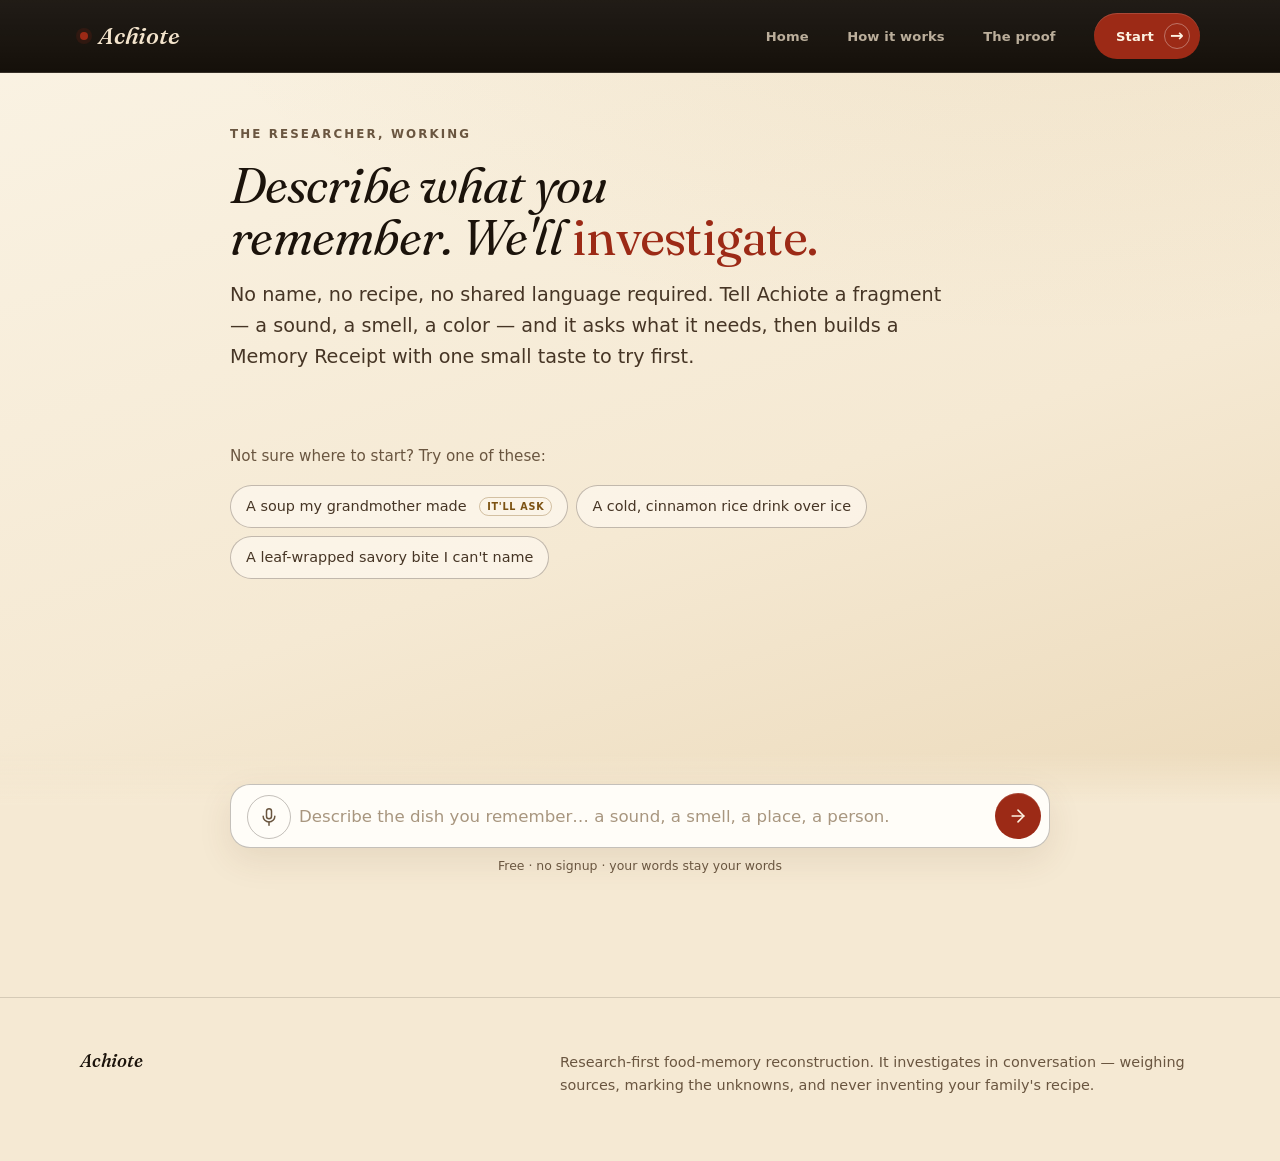
==== app.html @ fb3fc3b2 "Restore conversational researcher app (threaded, asks, live trace, formatted receipt) Rebuild /app a" ====
<!doctype html>
<html lang="en" data-theme="light">
<head>
  <meta charset="utf-8" />
  <meta name="viewport" content="width=device-width, initial-scale=1" />
  <title>Achiote — Reconstruct a food memory</title>
  <meta name="description" content="Describe a half-remembered dish and Achiote investigates it with you — asking what it needs, weighing sources, and giving you one small taste to test the memory." />
  <link rel="canonical" href="https://achiote.kyanitelabs.tech/app" />
  <meta property="og:title" content="Achiote — Reconstruct a food memory" />
  <meta property="og:description" content="A food-memory researcher that investigates, in conversation, instead of guessing." />
  <meta property="og:type" content="website" />
  <meta property="og:url" content="https://achiote.kyanitelabs.tech/app" />
  <link rel="icon" href="proof/favicon.svg" />
  <link rel="preload" href="proof/fonts/Fraunces-Variable.woff2" as="font" type="font/woff2" crossorigin />
  <link rel="stylesheet" href="site.css" />
  <style>
    .app-main { min-height: calc(100vh - 72px); display: flex; flex-direction: column; }
    .app-shell { width: min(820px, calc(100% - 40px)); margin: 0 auto; flex: 1; display: flex; flex-direction: column; }

    .app-hero { padding: clamp(28px, 5vw, 52px) 0 var(--s5); }
    .app-hero h1 { font-size: clamp(2.1rem, 4.6vw, 3.1rem); font-weight: 380; line-height: 1.04; letter-spacing: -0.015em; margin: var(--s3) 0 0; }
    .app-hero h1 em { font-style: italic; color: var(--oxblood); font-weight: 400; }
    .app-hero .lead { max-width: 60ch; margin: var(--s4) 0 0; }

    /* Conversation thread */
    #thread { display: flex; flex-direction: column; gap: var(--s5); padding-bottom: var(--s6); }
    .msg { max-width: 100%; }
    .msg.user {
      align-self: flex-end; max-width: 86%;
      background: var(--oxblood); color: #fdf3e2;
      padding: 11px 16px; border-radius: 16px 16px 4px 16px;
      font-size: 1rem; line-height: 1.5; white-space: pre-wrap; word-break: break-word;
      box-shadow: 0 8px 22px rgba(124,29,12,0.16);
    }
    .msg.ai { align-self: flex-start; width: 100%; }

    .ai-text { max-width: 66ch; color: var(--ink-soft); font-size: var(--step-0, 1.0625rem); line-height: 1.6; text-wrap: pretty; }
    .ai-text strong { color: var(--ink); }
    .ai-text h4 { font-size: 1.1rem; line-height: 1.2; margin: var(--s4) 0 var(--s2); }
    .ai-text.err { color: var(--oxblood-deep); }

    /* Typing indicator */
    .typing { display: inline-flex; gap: 5px; padding: 6px 2px; }
    .typing span { width: 7px; height: 7px; border-radius: 999px; background: var(--ochre); opacity: 0.5; animation: blink 1.2s infinite ease-in-out; }
    .typing span:nth-child(2) { animation-delay: 0.2s; }
    .typing span:nth-child(3) { animation-delay: 0.4s; }
    @keyframes blink { 0%, 80%, 100% { opacity: 0.25; transform: translateY(0); } 40% { opacity: 0.9; transform: translateY(-3px); } }
    @media (prefers-reduced-motion: reduce) { .typing span { animation: none; } }

    /* Live progress trace */
    .trace { margin-top: var(--s4); border-left: 2px solid var(--line-strong); padding: var(--s3) var(--s4); background: rgba(255,251,243,0.55); border-radius: 0 var(--r-sm) var(--r-sm) 0; }
    .trace-head { font-size: 0.64rem; font-weight: 700; letter-spacing: 0.14em; text-transform: uppercase; color: var(--ochre-text); margin-bottom: 6px; }
    .trace-list { display: flex; flex-direction: column; gap: 2px; max-height: 168px; overflow: auto; font-family: ui-monospace, "SF Mono", Menlo, monospace; font-size: 0.78rem; line-height: 1.5; }
    .trace-item { color: var(--ink-mute); }
    .trace-item.tool_call, .trace-item.tool_result { color: var(--ink-soft); }
    .trace-item.error { color: var(--oxblood); }

    /* Memory Receipt (the signature output) */
    .receipt-paper {
      margin-top: var(--s5); position: relative; padding: var(--s6) 30px;
      background:
        linear-gradient(90deg, transparent 0 116px, rgba(156,42,22,0.10) 116px 118px, transparent 118px),
        repeating-linear-gradient(0deg, transparent 0 31px, rgba(27,19,11,0.10) 31px 32px), #fff8ea;
      border: 1px solid var(--line-strong); border-radius: 3px; box-shadow: 0 24px 56px rgba(96,63,34,0.14);
    }
    .receipt-paper h3 { margin: 0 0 var(--s2); font-size: 1.4rem; font-weight: 460; }
    .r-meta { margin: 0 0 var(--s5); font-size: 0.7rem; letter-spacing: 0.12em; text-transform: uppercase; color: var(--ink-mute); }
    .r-group { margin: var(--s4) 0 0; }
    .r-label { display: block; color: var(--ink-mute); font-size: 0.68rem; font-weight: 700; letter-spacing: 0.1em; text-transform: uppercase; margin-bottom: 5px; }
    .r-group ul, .r-questions ol { margin: 0; padding-left: 1.15em; color: var(--ink-soft); font-size: 0.95rem; line-height: 1.55; }
    .r-group li, .r-questions li { margin: 3px 0; }
    .r-questions { margin-top: var(--s5); padding: var(--s4) var(--s5); border: 1px solid rgba(156,42,22,0.28); border-radius: var(--r-sm); background: rgba(156,42,22,0.05); }
    .r-questions .r-label { color: var(--oxblood); }
    .r-hint { margin: var(--s3) 0 0; font-size: 0.86rem; font-style: italic; color: var(--ink-mute); }
    .r-taste { margin-top: var(--s5); padding-top: var(--s4); border-top: 1px solid var(--line); }
    .r-taste .r-label { color: var(--oxblood); }
    .r-taste .cue { margin: 5px 0 0; font-family: "Fraunces", "Fraunces Fallback", Georgia, serif; font-optical-sizing: auto; font-style: italic; color: #5a3f2d; font-size: 1.04rem; line-height: 1.5; }

    /* Welcome + suggestions */
    .welcome { padding: var(--s4) 0 var(--s6); }
    .welcome.hide { display: none; }
    .welcome p { color: var(--ink-mute); font-size: 0.95rem; margin: 0 0 var(--s4); }
    .suggestions { display: flex; flex-wrap: wrap; gap: var(--s2); }
    .suggestion {
      font: inherit; font-size: 0.9rem; cursor: pointer; text-align: left;
      padding: 9px 15px; border-radius: var(--r-full);
      border: 1px solid var(--line-strong); background: rgba(255,251,243,0.6); color: var(--ink-soft);
      transition: background var(--dur) var(--ease), color var(--dur) var(--ease), border-color var(--dur) var(--ease), transform var(--dur) var(--ease);
    }
    .suggestion:hover { background: var(--ink); color: var(--paper-0); border-color: var(--ink); transform: translateY(-1px); }
    .sug-tag { display: inline-block; margin-left: 8px; font-size: 0.6rem; font-weight: 700; letter-spacing: 0.08em; text-transform: uppercase; color: var(--ochre-text); border: 1px solid rgba(124,82,18,0.32); border-radius: 999px; padding: 1px 7px; vertical-align: middle; }
    .suggestion:hover .sug-tag { color: var(--paper-0); border-color: rgba(255,255,255,0.4); }

    /* Persistent composer */
    .composer { position: sticky; bottom: 0; z-index: 5; padding: var(--s3) 0 var(--s5);
      background: linear-gradient(to top, var(--paper-1) 64%, rgba(245,233,211,0)); }
    .composer-bar {
      display: flex; align-items: flex-end; gap: var(--s2);
      background: #fffdf8; border: 1px solid var(--line-strong); border-radius: var(--r-lg);
      padding: 8px 8px 8px 16px; box-shadow: 0 12px 34px rgba(96,63,34,0.10);
      transition: border-color var(--dur) var(--ease), box-shadow var(--dur) var(--ease);
    }
    .composer-bar:focus-within { border-color: var(--ochre); box-shadow: 0 0 0 4px rgba(181,131,44,0.16), 0 12px 34px rgba(96,63,34,0.10); }
    #composer-input {
      flex: 1; border: 0; outline: none; background: transparent; resize: none;
      font: inherit; font-size: 1.04rem; line-height: 1.5; color: var(--ink);
      min-height: 30px; max-height: 168px; padding: 9px 0;
    }
    #composer-input::placeholder { color: #a8967f; }
    .icon-btn {
      flex: 0 0 auto; width: 44px; height: 44px; display: inline-grid; place-items: center;
      border-radius: var(--r-full); cursor: pointer; border: 1px solid var(--line-strong);
      background: transparent; color: var(--ink-mute); transition: all var(--dur) var(--ease);
    }
    .icon-btn:hover { color: var(--ink); border-color: var(--ink); }
    .icon-btn svg { width: 20px; height: 20px; }
    #mic-btn.recording { background: var(--oxblood); color: #fdf3e2; border-color: var(--oxblood); animation: pulse 1.3s infinite; }
    @keyframes pulse { 0%,100% { box-shadow: 0 0 0 0 rgba(156,42,22,0.4); } 50% { box-shadow: 0 0 0 7px rgba(156,42,22,0); } }
    @media (prefers-reduced-motion: reduce) { #mic-btn.recording { animation: none; } }
    #send-btn {
      flex: 0 0 auto; width: 46px; height: 46px; display: inline-grid; place-items: center;
      border: 0; border-radius: var(--r-full); cursor: pointer; color: #fdf3e2; background: var(--oxblood);
      box-shadow: inset 0 1px 0 rgba(255,255,255,0.14); transition: background var(--dur) var(--ease), transform var(--dur) var(--ease);
    }
    #send-btn:hover { background: var(--oxblood-deep); transform: translateY(-1px); }
    #send-btn:disabled { opacity: 0.55; cursor: default; transform: none; }
    #send-btn svg { width: 20px; height: 20px; }

    .voice-status { min-height: 1.1em; margin: 0 0 6px; font-size: 0.78rem; color: var(--ink-mute); text-align: center; }
    .app-note { margin: var(--s2) 0 0; font-size: 0.78rem; color: var(--ink-mute); text-align: center; }

    .auth-row { display: none; margin: var(--s3) auto 0; max-width: 460px; gap: var(--s2); align-items: center; flex-wrap: wrap; justify-content: center; }
    .auth-row.show { display: flex; }
    .auth-row .hint { flex: 1 1 100%; text-align: center; font-size: 0.82rem; color: var(--oxblood); }
    .auth-row input { padding: 10px 14px; border: 1px solid var(--line-strong); border-radius: var(--r-full); font: inherit; background: #fffdf8; min-width: 200px; }

    @media (max-width: 560px) {
      .msg.user { max-width: 92%; }
      .receipt-paper { padding: var(--s5) 18px; }
    }
  </style>
</head>
<body>
  <a class="skip-link" href="#main">Skip to content</a>
  <header class="site-header">
    <div class="container nav">
      <a class="brand" href="/"><span class="dot" aria-hidden="true"></span>Achiote</a>
      <nav class="nav-links" aria-label="Primary">
        <a href="/">Home</a>
        <a href="/#how">How it works</a>
        <a href="week6.html">The proof</a>
        <a class="btn btn-primary" href="#start">Start <span class="arrow" aria-hidden="true">&rarr;</span></a>
      </nav>
    </div>
  </header>

  <main id="main" class="app-main">
    <div class="app-shell">
      <section class="app-hero" id="start">
        <p class="eyebrow">The researcher, working</p>
        <h1>Describe what you remember. We'll <em>investigate.</em></h1>
        <p class="lead">No name, no recipe, no shared language required. Tell Achiote a fragment — a sound, a smell, a color — and it asks what it needs, then builds a Memory Receipt with one small taste to try first.</p>
      </section>

      <section class="chat" aria-live="polite">
        <div id="thread"></div>
        <div class="welcome" id="welcome">
          <p>Not sure where to start? Try one of these:</p>
          <div class="suggestions">
            <button class="suggestion" type="button" data-fill="A soup my grandmother used to make.">A soup my grandmother made <span class="sug-tag">it'll ask</span></button>
            <button class="suggestion" type="button" data-fill="A cold rice drink from childhood. Cinnamon smell, thin but a little starchy, served over ice. My family is from Mexico but I don't know the name.">A cold, cinnamon rice drink over ice</button>
            <button class="suggestion" type="button" data-fill="My Puerto Rican grandma made something that sounded like 'pass-teh-lay.' Savory, pork maybe, wrapped in a leaf. I don't speak Spanish. I live near Orlando.">A leaf-wrapped savory bite I can't name</button>
          </div>
        </div>
      </section>
    </div>

    <div class="composer">
      <div class="app-shell">
        <p class="voice-status" id="voice-status" aria-live="polite"></p>
        <div class="composer-bar">
          <button class="icon-btn" id="mic-btn" type="button" hidden aria-label="Speak your memory (transcribes to text)" aria-pressed="false">
            <svg viewBox="0 0 24 24" fill="none" stroke="currentColor" stroke-width="1.8" stroke-linecap="round" stroke-linejoin="round" aria-hidden="true"><rect x="9" y="2" width="6" height="12" rx="3"></rect><path d="M5 11a7 7 0 0 0 14 0"></path><line x1="12" y1="18" x2="12" y2="22"></line></svg>
          </button>
          <textarea id="composer-input" rows="1" placeholder="Describe the dish you remember… a sound, a smell, a place, a person."></textarea>
          <button id="send-btn" type="button" aria-label="Send">
            <svg viewBox="0 0 24 24" fill="none" stroke="currentColor" stroke-width="1.9" stroke-linecap="round" stroke-linejoin="round" aria-hidden="true"><line x1="5" y1="12" x2="19" y2="12"></line><polyline points="12 5 19 12 12 19"></polyline></svg>
          </button>
        </div>
        <div class="auth-row" id="auth-row">
          <span class="hint">This demo is gated. Enter the demo password to continue:</span>
          <input id="demo-password" type="password" placeholder="Demo password" autocomplete="off" />
          <button class="btn btn-ghost" id="auth-continue" type="button">Continue</button>
        </div>
        <p class="app-note">Free · no signup · your words stay your words</p>
      </div>
    </div>
  </main>

  <footer class="site-footer">
    <div class="container">
      <span class="footer-brand">Achiote</span>
      <p>Research-first food-memory reconstruction. It investigates in conversation — weighing sources, marking the unknowns, and never inventing your family's recipe.</p>
    </div>
  </footer>

  <script src="research-app.js" defer></script>
</body>
</html>
---- site.css ----
/* ============================================================
   ACHIOTE — shared design system
   One token set across landing, app, and the Week 6 page.
   "Archival gallery": warm paper, Fraunces display, restrained
   texture, flat oxblood accents, considered micro-motion.
   ============================================================ */

/* ---------- Fonts: Fraunces variable (roman + italic) ---------- */
@font-face {
  font-family: "Fraunces";
  src: url("proof/fonts/Fraunces-Variable.woff2") format("woff2-variations");
  font-weight: 300 900;
  font-style: normal;
  font-display: swap;
}
@font-face {
  font-family: "Fraunces";
  src: url("proof/fonts/Fraunces-Variable-Italic.woff2") format("woff2-variations");
  font-weight: 300 900;
  font-style: italic;
  font-display: swap;
}
/* Metric-matched fallback (Georgia tuned to Fraunces' x-height + vertical metrics,
   computed from the actual font: UPM 2000, xHeight 940, typoAsc 1956, typoDesc -510).
   Headings render in this until Fraunces loads, with ZERO layout shift on swap. */
@font-face {
  font-family: "Fraunces Fallback";
  src: local("Georgia"), local("Times New Roman");
  size-adjust: 97.62%;
  ascent-override: 100.18%;
  descent-override: 26.12%;
  line-gap-override: 0%;
}

/* ---------- Design tokens ---------- */
:root {
  /* Paper & ink */
  --paper-0: #faf3e4;
  --paper-1: #f5e9d3;
  --paper-2: #ead7b6;
  --ink: #1b130b;
  --ink-soft: #463525;   /* primary body — AA on paper */
  --ink-mute: #6a5640;   /* secondary */

  /* Accents */
  --oxblood: #9c2a16;
  --oxblood-deep: #7c1d0c;
  --ochre: #b5832c;        /* decorative only — lines, borders, focus (2.8:1, not for text) */
  --ochre-text: #7c5212;   /* AA-compliant ochre for label TEXT (≥4.85:1 on every paper) */
  --ochre-soft: #c9943f;
  --sage: #5b6a4d;

  /* Lines & surfaces */
  --line: rgba(27, 19, 11, 0.14);
  --line-strong: rgba(27, 19, 11, 0.26);
  --card: rgba(255, 251, 243, 0.55);

  /* Inverse / nav */
  --nav: #15100a;
  --nav-ink: #f3e4cc;
  --night: #19110a;      /* dark photo cards */

  /* Spacing (8pt) */
  --s1: 4px;  --s2: 8px;  --s3: 12px; --s4: 16px; --s5: 24px;
  --s6: 32px; --s7: 48px; --s8: 64px; --s9: 96px; --s10: 128px;

  /* Radii */
  --r-sm: 8px; --r-md: 12px; --r-lg: 20px; --r-full: 999px;

  /* Motion */
  --ease: cubic-bezier(0.22, 0.61, 0.36, 1);
  --dur: 200ms;

  --maxw: 1120px;

  /* Fluid type scale (~Major Third) — every fluid size wraps a rem term so zoom works */
  --step--1: clamp(0.78rem, 0.74rem + 0.18vw, 0.875rem);
  --step-0:  clamp(1rem,    0.97rem + 0.16vw, 1.0625rem);  /* body */
  --step-1:  clamp(1.15rem, 1.09rem + 0.30vw, 1.3rem);
  --step-2:  clamp(1.4rem,  1.28rem + 0.60vw, 1.75rem);
  --step-3:  clamp(1.7rem,  1.45rem + 1.20vw, 2.4rem);
  --measure: 66ch;   /* readable line length: ~45–75 characters */

  color-scheme: light;
  font-family: "Avenir Next", "Inter", "SF Pro Text", system-ui, sans-serif;
}

/* ---------- Reset & base ---------- */
* { box-sizing: border-box; }

html {
  min-width: 320px;
  background: var(--paper-1);
  scroll-behavior: smooth;
}

body {
  margin: 0;
  color: var(--ink-soft);
  background-color: var(--paper-1);
  background:
    radial-gradient(120% 78% at 82% -8%, rgba(181, 131, 44, 0.10), transparent 58%),
    linear-gradient(162deg, var(--paper-0) 0%, var(--paper-1) 56%, var(--paper-2) 100%);
  background-attachment: fixed;
  font-size: var(--step-0);
  line-height: 1.6;
  -webkit-font-smoothing: antialiased;
  text-rendering: optimizeLegibility;
}

/* Avoid orphans / ragged last lines in running copy (progressive enhancement) */
p { text-wrap: pretty; }

/* Single quiet paper grain */
body::before {
  content: "";
  position: fixed;
  inset: 0;
  z-index: -1;
  pointer-events: none;
  opacity: 0.10;
  background-image: radial-gradient(circle at 1px 1px, rgba(27, 19, 11, 0.22) 1px, transparent 0);
  background-size: 18px 18px;
  mix-blend-mode: multiply;
}

a { color: inherit; text-decoration: none; }
img { max-width: 100%; display: block; }

@media (prefers-reduced-motion: reduce) {
  html { scroll-behavior: auto; }
  *, *::before, *::after {
    animation-duration: 0.001ms !important;
    transition-duration: 0.001ms !important;
  }
}

a:focus-visible, button:focus-visible {
  outline: 2px solid var(--ochre);
  outline-offset: 3px;
  border-radius: 4px;
}

/* ---------- Layout ---------- */
.container {
  width: min(var(--maxw), calc(100% - 48px));
  margin: 0 auto;
}

.skip-link {
  position: absolute;
  left: var(--s4);
  top: -64px;
  z-index: 50;
  padding: 10px 18px;
  border-radius: var(--r-full);
  background: var(--nav);
  color: var(--nav-ink);
  font-size: 0.85rem;
  font-weight: 700;
  transition: top var(--dur) var(--ease);
}
.skip-link:focus { top: var(--s3); }

/* ---------- Display type ---------- */
h1, h2, h3, h4 {
  font-family: "Fraunces", "Fraunces Fallback", Georgia, "Times New Roman", serif;
  font-optical-sizing: auto;
  font-style: normal;
  line-height: 1.1;          /* tight display rhythm — large display sizes set their own below */
  text-wrap: balance;
  color: var(--ink);
}

.kicker {
  margin: 0 0 var(--s3);
  display: inline-flex;
  align-items: center;
  gap: 10px;
  color: var(--ochre-text);
  font-size: 0.72rem;
  font-weight: 700;
  letter-spacing: 0.18em;
  text-transform: uppercase;
}
.kicker::before {
  content: "";
  width: 26px;
  height: 1.5px;
  background: var(--ochre);
}

.eyebrow {
  margin: 0 0 var(--s4);
  color: var(--ink-mute);
  font-size: 0.74rem;
  font-weight: 700;
  letter-spacing: 0.18em;
  text-transform: uppercase;
}

.lead {
  color: var(--ink-soft);
  font-size: clamp(1.04rem, 1.7vw, 1.2rem);
  line-height: 1.62;
}

/* ---------- Header / nav ---------- */
.site-header {
  position: sticky;
  top: 0;
  z-index: 20;
  background:
    linear-gradient(180deg, rgba(255, 255, 255, 0.05), transparent),
    var(--nav);
  border-bottom: 1px solid rgba(243, 228, 204, 0.10);
}
.nav {
  min-height: 72px;
  display: flex;
  align-items: center;
  justify-content: space-between;
  gap: var(--s6);
  color: var(--nav-ink);
}
.brand {
  display: inline-flex;
  align-items: baseline;
  gap: 10px;
  font-family: "Fraunces", "Fraunces Fallback", Georgia, serif;
  font-optical-sizing: auto;
  font-weight: 500;
  font-size: 1.5rem;
  letter-spacing: -0.01em;
  color: var(--nav-ink);
}
.brand .dot {
  width: 8px; height: 8px;
  border-radius: var(--r-full);
  background: var(--oxblood);
  box-shadow: 0 0 0 4px rgba(156, 42, 22, 0.16);
  align-self: center;
}
.nav-links {
  display: flex;
  align-items: center;
  gap: clamp(18px, 3vw, 40px);
  font-size: 0.82rem;
  font-weight: 600;
  letter-spacing: 0.01em;
}
.nav-links a:not(.btn) {
  position: relative;
  padding: 6px 0;
  color: rgba(243, 228, 204, 0.74);
  transition: color var(--dur) var(--ease);
}
.nav-links a:not(.btn)::after {
  content: "";
  position: absolute; left: 0; right: 0; bottom: 0;
  height: 1.5px;
  background: var(--ochre);
  transform: scaleX(0);
  transform-origin: left;
  transition: transform var(--dur) var(--ease);
}
.nav-links a:not(.btn):hover { color: var(--nav-ink); }
.nav-links a:not(.btn):hover::after,
.nav-links a[aria-current="page"]::after { transform: scaleX(1); }
.nav-links a[aria-current="page"] { color: var(--nav-ink); }

/* ---------- Buttons ---------- */
.btn {
  display: inline-flex;
  align-items: center;
  justify-content: center;
  gap: 10px;
  width: fit-content;
  min-height: 46px;
  padding: 8px 22px;
  border: 0;
  border-radius: var(--r-full);
  font: inherit;
  font-weight: 700;
  cursor: pointer;
  transition: background var(--dur) var(--ease), transform var(--dur) var(--ease), color var(--dur) var(--ease);
}
.btn-primary {
  color: #fdf3e2;
  background: var(--oxblood);
  box-shadow: inset 0 1px 0 rgba(255, 255, 255, 0.14);
  padding-right: 10px;
}
.btn-primary:hover { background: var(--oxblood-deep); transform: translateY(-1px); }
.btn-ghost {
  color: var(--ink);
  background: transparent;
  box-shadow: inset 0 0 0 1px var(--line-strong);
}
.btn-ghost:hover { box-shadow: inset 0 0 0 1px var(--ink); transform: translateY(-1px); }
.btn .arrow {
  display: inline-grid;
  place-items: center;
  width: 26px; height: 26px;
  border: 1px solid rgba(255, 255, 255, 0.34);
  border-radius: var(--r-full);
  font-size: 1.02rem; line-height: 1;
  transition: transform var(--dur) var(--ease);
}
.btn-ghost .arrow { border-color: var(--line-strong); }
.btn:hover .arrow { transform: translateX(3px); }

/* ---------- Sections ---------- */
.section { padding: var(--s9) 0; }
.section-title {
  margin: 0;
  font-size: clamp(1.7rem, 3vw, 2.4rem);
  font-weight: 420;
  line-height: 1.04;
  letter-spacing: -0.01em;
}
.section-copy {
  max-width: 660px;
  margin: var(--s3) 0 0;
  color: var(--ink-mute);
  font-size: 0.98rem;
}

.panel {
  padding: clamp(26px, 3.4vw, 40px);
  border: 1px solid var(--line);
  border-radius: var(--r-md);
  background: var(--card);
  box-shadow: 0 1px 0 rgba(255, 255, 255, 0.7) inset, 0 30px 70px rgba(96, 63, 34, 0.06);
}

/* ---------- Footer ---------- */
.site-footer {
  margin-top: var(--s9);
  padding: var(--s7) 0 var(--s8);
  border-top: 1px solid var(--line);
  color: var(--ink-mute);
  font-size: 0.9rem;
}
.site-footer .container {
  display: flex;
  align-items: baseline;
  justify-content: space-between;
  gap: var(--s5);
  flex-wrap: wrap;
}
.footer-brand {
  font-family: "Fraunces", "Fraunces Fallback", Georgia, serif;
  font-optical-sizing: auto;
  font-weight: 500;
  font-size: 1.15rem;
  color: var(--ink);
  letter-spacing: -0.01em;
}
.site-footer p { margin: 0; max-width: 640px; }

/* ---------- Responsive ---------- */
@media (max-width: 900px) {
  .nav-links a:not(.btn) { display: none; }
  .section { padding: var(--s8) 0; }
}
@media (max-width: 560px) {
  .container { width: min(100% - 32px, var(--maxw)); }
  .nav { min-height: 64px; }
  .brand { font-size: 1.28rem; }
}
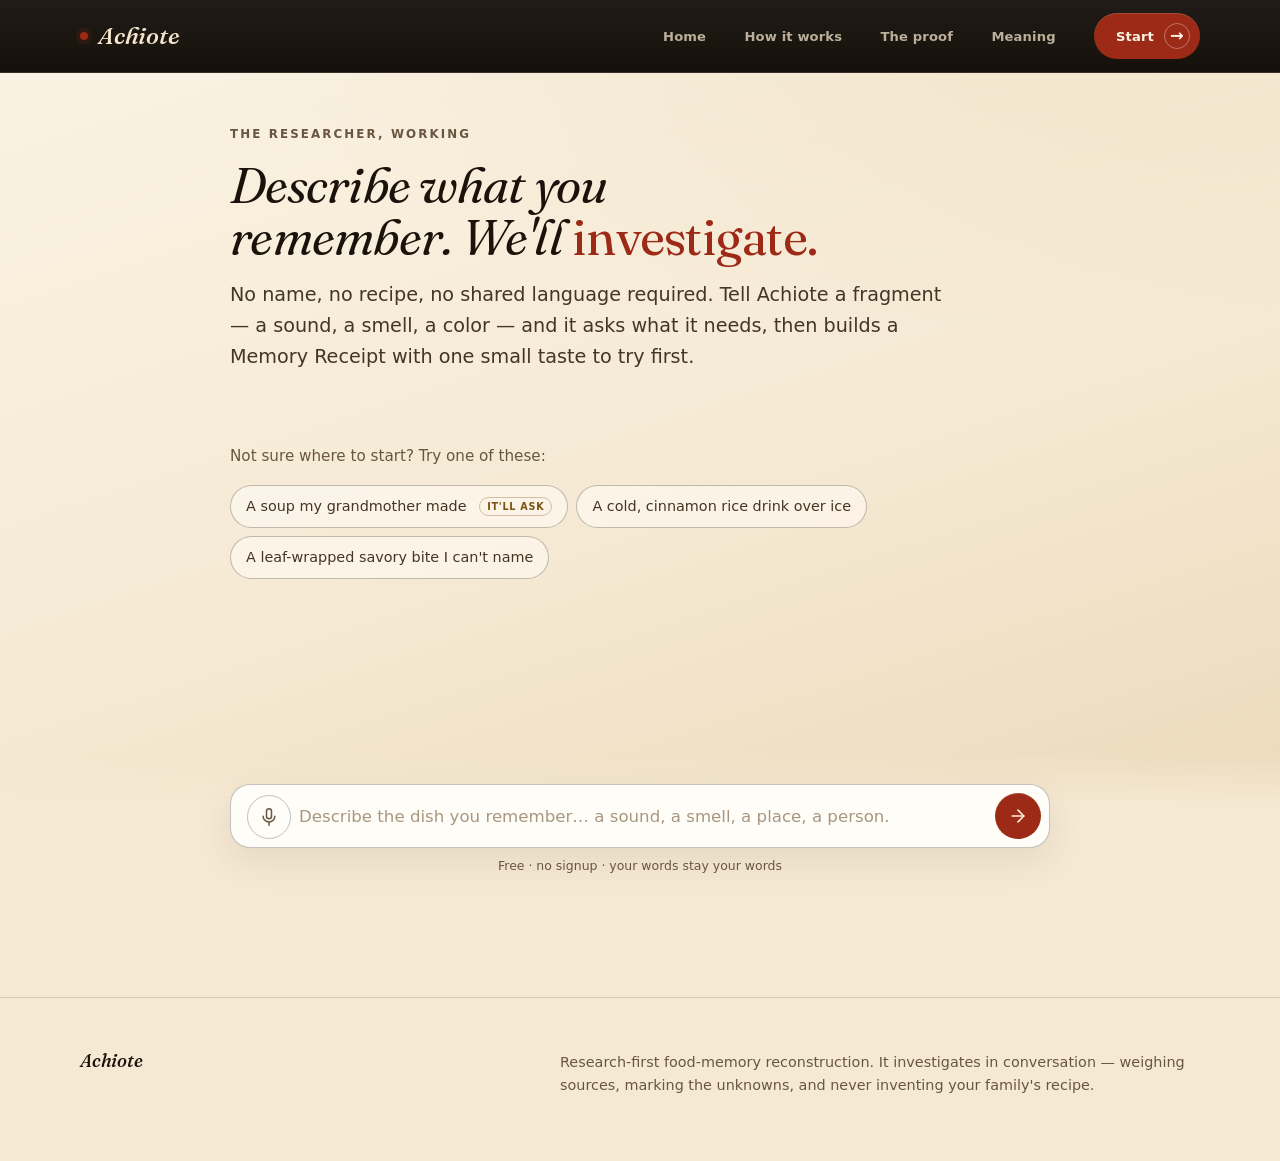
==== commit a3cc0495: "Add "Meaning" page: what achiote means + its names around the world New meaning.html (etymology of a" ====
--- a/app.html
+++ b/app.html
@@ -149,6 +149,7 @@
         <a href="/">Home</a>
         <a href="/#how">How it works</a>
         <a href="week6.html">The proof</a>
+        <a href="meaning.html">Meaning</a>
         <a class="btn btn-primary" href="#start">Start <span class="arrow" aria-hidden="true">&rarr;</span></a>
       </nav>
     </div>
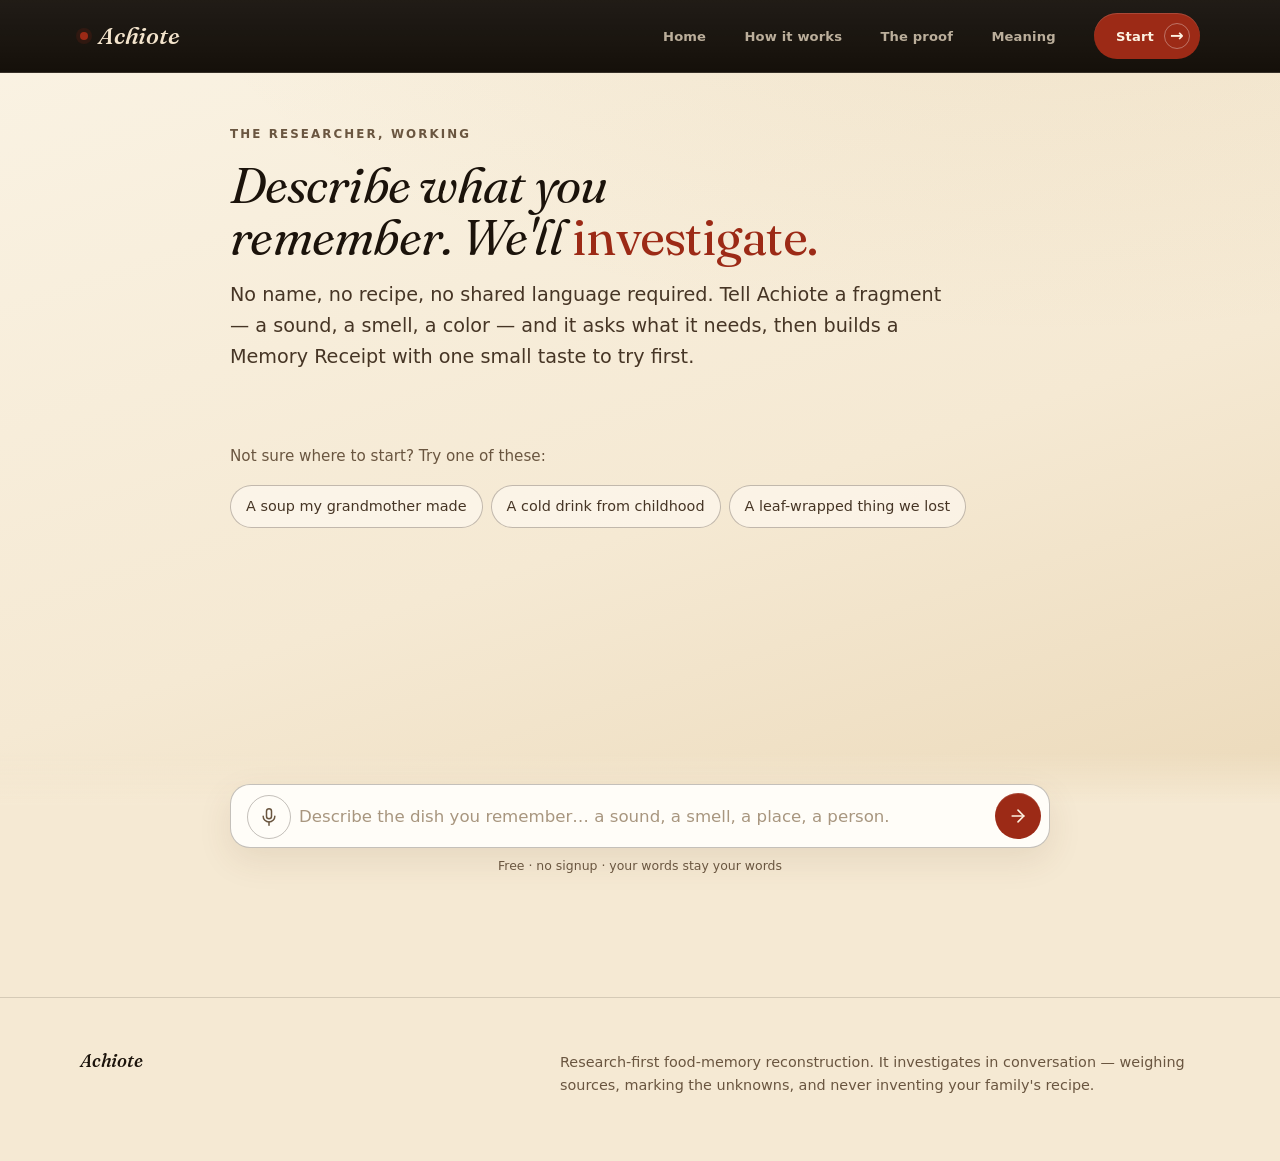
==== commit 7dcd37a7: "#2: world names (curated+verified), all-alphabet typography, app prose formatting Meaning page: add " ====
--- a/app.html
+++ b/app.html
@@ -13,6 +13,7 @@
   <link rel="icon" href="proof/favicon.svg" />
   <link rel="preload" href="proof/fonts/Fraunces-Variable.woff2" as="font" type="font/woff2" crossorigin />
   <link rel="stylesheet" href="site.css" />
+  <link rel="stylesheet" href="type-scripts.css" />
   <style>
     .app-main { min-height: calc(100vh - 72px); display: flex; flex-direction: column; }
     .app-shell { width: min(820px, calc(100% - 40px)); margin: 0 auto; flex: 1; display: flex; flex-direction: column; }
@@ -35,8 +36,16 @@
     .msg.ai { align-self: flex-start; width: 100%; }
 
     .ai-text { max-width: 66ch; color: var(--ink-soft); font-size: var(--step-0, 1.0625rem); line-height: 1.6; text-wrap: pretty; }
+    .ai-text > :first-child { margin-top: 0; }
+    .ai-text > :last-child { margin-bottom: 0; }
+    .ai-text p { margin: 0 0 0.8em; }
+    .ai-text ul, .ai-text ol { margin: 0.4em 0 0.85em; padding-inline-start: 1.4em; }
+    .ai-text li { margin: 0.25em 0; line-height: 1.55; }
+    .ai-text li::marker { color: var(--ochre-text); }
     .ai-text strong { color: var(--ink); }
-    .ai-text h4 { font-size: 1.1rem; line-height: 1.2; margin: var(--s4) 0 var(--s2); }
+    .ai-text em { font-style: italic; }
+    .ai-text h3 { font-family: "Fraunces","Fraunces Fallback",Georgia,serif; font-optical-sizing: auto; font-size: 1.24rem; font-weight: 460; line-height: 1.2; margin: 0.7em 0 0.3em; color: var(--ink); }
+    .ai-text h4 { font-family: "Fraunces","Fraunces Fallback",Georgia,serif; font-optical-sizing: auto; font-size: 1.06rem; font-weight: 500; line-height: 1.25; margin: 0.6em 0 0.25em; color: var(--ink); }
     .ai-text.err { color: var(--oxblood-deep); }
 
     /* Typing indicator */
@@ -168,9 +177,9 @@
         <div class="welcome" id="welcome">
           <p>Not sure where to start? Try one of these:</p>
           <div class="suggestions">
-            <button class="suggestion" type="button" data-fill="A soup my grandmother used to make.">A soup my grandmother made <span class="sug-tag">it'll ask</span></button>
-            <button class="suggestion" type="button" data-fill="A cold rice drink from childhood. Cinnamon smell, thin but a little starchy, served over ice. My family is from Mexico but I don't know the name.">A cold, cinnamon rice drink over ice</button>
-            <button class="suggestion" type="button" data-fill="My Puerto Rican grandma made something that sounded like 'pass-teh-lay.' Savory, pork maybe, wrapped in a leaf. I don't speak Spanish. I live near Orlando.">A leaf-wrapped savory bite I can't name</button>
+            <button class="suggestion" type="button" data-fill="There's a soup my grandmother used to make — I never learned the name. I just remember it being deep orange and a little oily, and only when the whole family came together. My dad's side came from somewhere in West Africa.">A soup my grandmother made</button>
+            <button class="suggestion" type="button" data-fill="A cold, sweet drink from when I was little. My family stopped making it. Cinnamon, maybe, kind of milky? My mom's family is from somewhere in Latin America but nobody really remembers.">A cold drink from childhood</button>
+            <button class="suggestion" type="button" data-fill="Some savory thing wrapped in a banana leaf that my great-grandmother used to steam. Nobody left in the family remembers what it was called — only that we came from somewhere in Southeast Asia.">A leaf-wrapped thing we lost</button>
           </div>
         </div>
       </section>
--- a/type-scripts.css
+++ b/type-scripts.css
@@ -0,0 +1,315 @@
+/*
+ * type-scripts.css — Multi-script typography for the design system
+ * ----------------------------------------------------------------
+ * Linked AFTER site.css so these rules override Latin-only Fraunces
+ * for non-Latin writing systems.
+ *
+ * Targets:
+ *   • Inline spans  <span lang="xx">…</span>
+ *   • Block elements with lang  <article lang="zh">…</article>
+ *   • App chat messages that carry a lang attribute
+ *
+ * Font stacks are system-first, Noto last — NO web-font downloads.
+ * All sizing in rem; line-height is unitless.
+ */
+
+/* =========================================================
+   CJK — Chinese
+   ========================================================= */
+
+:lang(zh),
+[lang|="zh"] {
+  font-family: "PingFang SC", "Hiragino Sans GB", "Microsoft YaHei", "Noto Sans SC", sans-serif;
+  line-height: 1.7;
+}
+
+:lang(zh) h1,
+:lang(zh) h2,
+:lang(zh) h3,
+:lang(zh) h4,
+[lang|="zh"] h1,
+[lang|="zh"] h2,
+[lang|="zh"] h3,
+[lang|="zh"] h4 {
+  font-family: "PingFang SC", "Hiragino Sans GB", "Microsoft YaHei", "Noto Sans SC", sans-serif;
+  line-height: 1.3;
+}
+
+/* =========================================================
+   CJK — Japanese
+   ========================================================= */
+
+:lang(ja),
+[lang|="ja"] {
+  font-family: "Hiragino Sans", "Hiragino Kaku Gothic ProN", "Yu Gothic", "Noto Sans JP", sans-serif;
+  line-height: 1.7;
+}
+
+:lang(ja) h1,
+:lang(ja) h2,
+:lang(ja) h3,
+:lang(ja) h4,
+[lang|="ja"] h1,
+[lang|="ja"] h2,
+[lang|="ja"] h3,
+[lang|="ja"] h4 {
+  font-family: "Hiragino Sans", "Hiragino Kaku Gothic ProN", "Yu Gothic", "Noto Sans JP", sans-serif;
+  line-height: 1.3;
+}
+
+/* =========================================================
+   CJK — Korean
+   ========================================================= */
+
+:lang(ko),
+[lang|="ko"] {
+  font-family: "Apple SD Gothic Neo", "Malgun Gothic", "Noto Sans KR", sans-serif;
+  line-height: 1.7;
+}
+
+:lang(ko) h1,
+:lang(ko) h2,
+:lang(ko) h3,
+:lang(ko) h4,
+[lang|="ko"] h1,
+[lang|="ko"] h2,
+[lang|="ko"] h3,
+[lang|="ko"] h4 {
+  font-family: "Apple SD Gothic Neo", "Malgun Gothic", "Noto Sans KR", sans-serif;
+  line-height: 1.3;
+}
+
+/* =========================================================
+   Arabic
+   ========================================================= */
+
+:lang(ar),
+[lang|="ar"] {
+  font-family: "SF Arabic", "Geeza Pro", "Noto Naskh Arabic", "Noto Sans Arabic", serif;
+  line-height: 1.8;
+}
+
+:lang(ar) h1,
+:lang(ar) h2,
+:lang(ar) h3,
+:lang(ar) h4,
+[lang|="ar"] h1,
+[lang|="ar"] h2,
+[lang|="ar"] h3,
+[lang|="ar"] h4 {
+  font-family: "SF Arabic", "Geeza Pro", "Noto Naskh Arabic", "Noto Sans Arabic", serif;
+  line-height: 1.35;
+}
+
+/* =========================================================
+   Hebrew
+   ========================================================= */
+
+:lang(he),
+[lang|="he"] {
+  font-family: "Arial Hebrew", "Noto Sans Hebrew", serif;
+  line-height: 1.8;
+}
+
+:lang(he) h1,
+:lang(he) h2,
+:lang(he) h3,
+:lang(he) h4,
+[lang|="he"] h1,
+[lang|="he"] h2,
+[lang|="he"] h3,
+[lang|="he"] h4 {
+  font-family: "Arial Hebrew", "Noto Sans Hebrew", serif;
+  line-height: 1.35;
+}
+
+/* =========================================================
+   Devanagari — Hindi, Marathi, Nepali
+   ========================================================= */
+
+:lang(hi),
+:lang(mr),
+:lang(ne),
+[lang|="hi"],
+[lang|="mr"],
+[lang|="ne"] {
+  font-family: "Kohinoor Devanagari", "Noto Sans Devanagari", "Nirmala UI", sans-serif;
+  line-height: 1.9;
+}
+
+:lang(hi) h1,
+:lang(hi) h2,
+:lang(hi) h3,
+:lang(hi) h4,
+:lang(mr) h1,
+:lang(mr) h2,
+:lang(mr) h3,
+:lang(mr) h4,
+:lang(ne) h1,
+:lang(ne) h2,
+:lang(ne) h3,
+:lang(ne) h4,
+[lang|="hi"] h1,
+[lang|="hi"] h2,
+[lang|="hi"] h3,
+[lang|="hi"] h4,
+[lang|="mr"] h1,
+[lang|="mr"] h2,
+[lang|="mr"] h3,
+[lang|="mr"] h4,
+[lang|="ne"] h1,
+[lang|="ne"] h2,
+[lang|="ne"] h3,
+[lang|="ne"] h4 {
+  font-family: "Kohinoor Devanagari", "Noto Sans Devanagari", "Nirmala UI", sans-serif;
+  line-height: 1.3;
+}
+
+/* =========================================================
+   Bengali
+   ========================================================= */
+
+:lang(bn),
+[lang|="bn"] {
+  font-family: "Bangla MN", "Noto Sans Bengali", sans-serif;
+  line-height: 1.9;
+}
+
+:lang(bn) h1,
+:lang(bn) h2,
+:lang(bn) h3,
+:lang(bn) h4,
+[lang|="bn"] h1,
+[lang|="bn"] h2,
+[lang|="bn"] h3,
+[lang|="bn"] h4 {
+  font-family: "Bangla MN", "Noto Sans Bengali", sans-serif;
+  line-height: 1.3;
+}
+
+/* =========================================================
+   Tamil
+   ========================================================= */
+
+:lang(ta),
+[lang|="ta"] {
+  font-family: "Tamil MN", "Noto Sans Tamil", sans-serif;
+  line-height: 1.9;
+}
+
+:lang(ta) h1,
+:lang(ta) h2,
+:lang(ta) h3,
+:lang(ta) h4,
+[lang|="ta"] h1,
+[lang|="ta"] h2,
+[lang|="ta"] h3,
+[lang|="ta"] h4 {
+  font-family: "Tamil MN", "Noto Sans Tamil", sans-serif;
+  line-height: 1.3;
+}
+
+/* =========================================================
+   Thai
+   ========================================================= */
+
+:lang(th),
+[lang|="th"] {
+  font-family: "Thonburi", "Noto Sans Thai", sans-serif;
+  line-height: 1.9;
+}
+
+:lang(th) h1,
+:lang(th) h2,
+:lang(th) h3,
+:lang(th) h4,
+[lang|="th"] h1,
+[lang|="th"] h2,
+[lang|="th"] h3,
+[lang|="th"] h4 {
+  font-family: "Thonburi", "Noto Sans Thai", sans-serif;
+  line-height: 1.3;
+}
+
+/* =========================================================
+   Cyrillic — Russian, Ukrainian, Serbian
+   ========================================================= */
+
+:lang(ru),
+:lang(uk),
+:lang(sr),
+[lang|="ru"],
+[lang|="uk"],
+[lang|="sr"] {
+  font-family: Georgia, "Times New Roman", serif;
+  line-height: 1.6;
+}
+
+:lang(ru) h1,
+:lang(ru) h2,
+:lang(ru) h3,
+:lang(ru) h4,
+:lang(uk) h1,
+:lang(uk) h2,
+:lang(uk) h3,
+:lang(uk) h4,
+:lang(sr) h1,
+:lang(sr) h2,
+:lang(sr) h3,
+:lang(sr) h4,
+[lang|="ru"] h1,
+[lang|="ru"] h2,
+[lang|="ru"] h3,
+[lang|="ru"] h4,
+[lang|="uk"] h1,
+[lang|="uk"] h2,
+[lang|="uk"] h3,
+[lang|="uk"] h4,
+[lang|="sr"] h1,
+[lang|="sr"] h2,
+[lang|="sr"] h3,
+[lang|="sr"] h4 {
+  font-family: Georgia, "Times New Roman", serif;
+  line-height: 1.25;
+}
+
+/* =========================================================
+   RTL — Arabic & Hebrew
+   ========================================================= */
+
+/* Block-level RTL: right-align */
+[dir="rtl"] {
+  text-align: right;
+}
+
+/* Inline RTL spans inside LTR context: isolate bidi so
+   surrounding Latin is not reordered. */
+[lang|="ar"],
+[lang|="he"],
+:lang(ar),
+:lang(he) {
+  unicode-bidi: isolate;
+}
+
+/* =========================================================
+   Global non-Latin helpers: never justify, keep measure sane
+   ========================================================= */
+
+:lang(zh),
+:lang(ja),
+:lang(ko),
+:lang(ar),
+:lang(he),
+:lang(hi),
+:lang(mr),
+:lang(ne),
+:lang(bn),
+:lang(ta),
+:lang(th),
+:lang(ru),
+:lang(uk),
+:lang(sr) {
+  text-align: start;
+  hyphens: none;
+  max-inline-size: 70rem;
+}
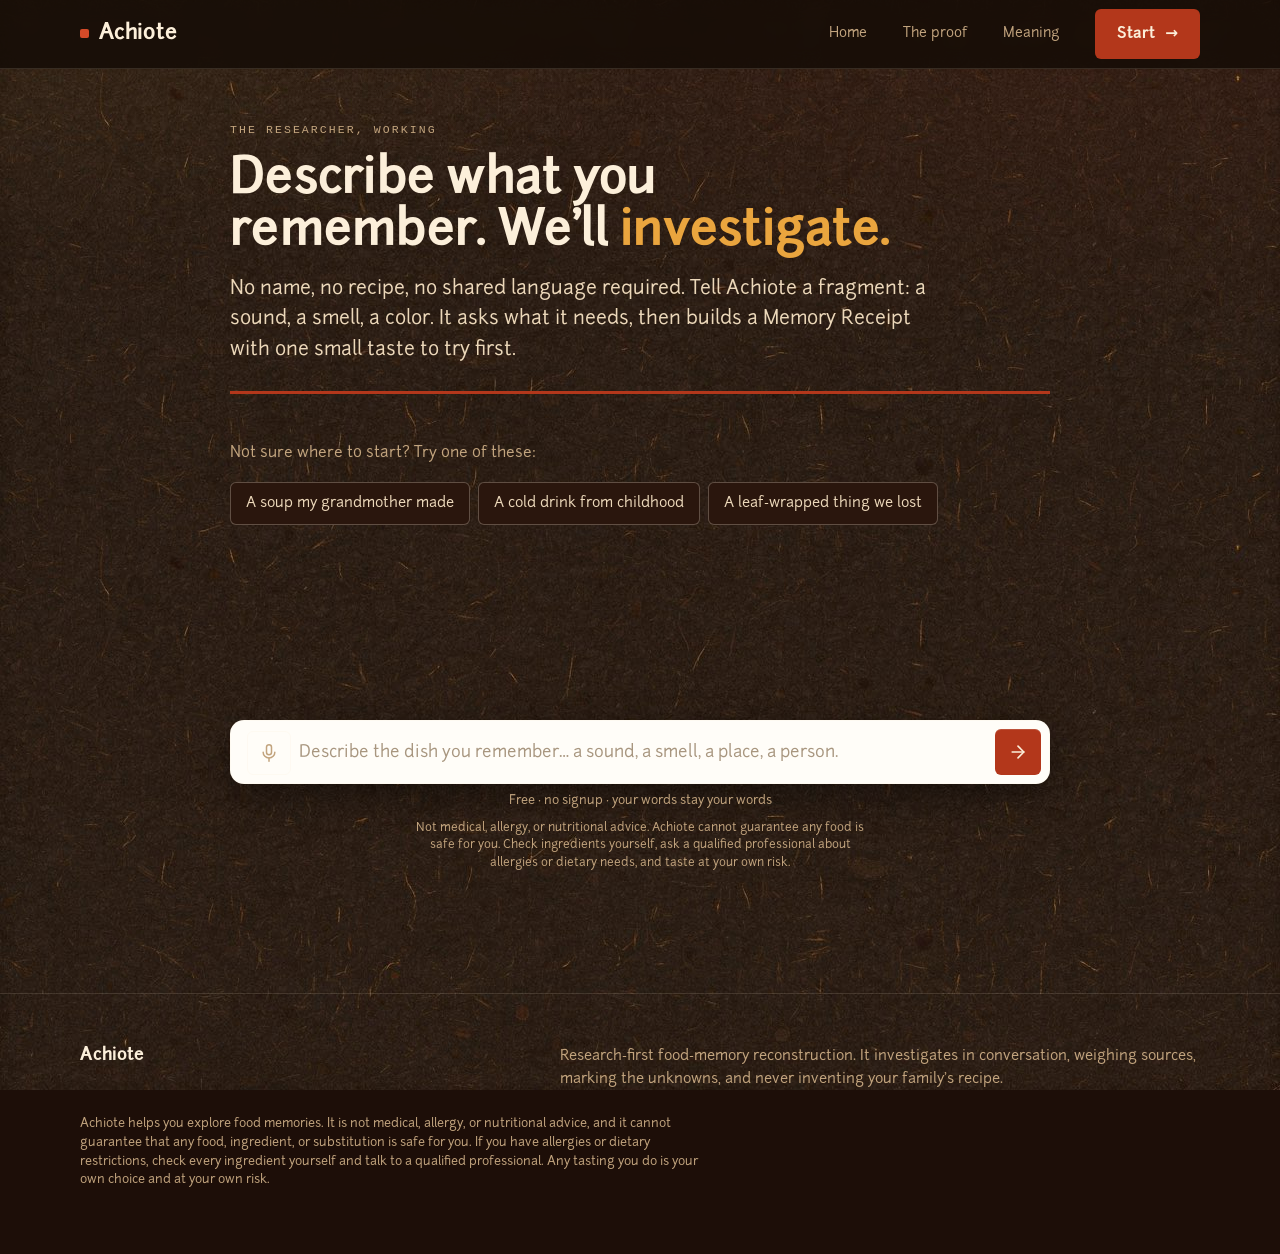
==== commit 646c97ef: "Ship dark Junction redesign, humanized copy, food-safety guardrails, Codex handoff - Full dark/warm " ====
--- a/app.html
+++ b/app.html
@@ -3,24 +3,25 @@
 <head>
   <meta charset="utf-8" />
   <meta name="viewport" content="width=device-width, initial-scale=1" />
-  <title>Achiote — Reconstruct a food memory</title>
-  <meta name="description" content="Describe a half-remembered dish and Achiote investigates it with you — asking what it needs, weighing sources, and giving you one small taste to test the memory." />
+  <title>Achiote: reconstruct a food memory</title>
+  <meta name="description" content="Describe a half-remembered dish and Achiote investigates it with you. It asks what it needs, weighs sources, and gives you one small taste to test the memory." />
   <link rel="canonical" href="https://achiote.kyanitelabs.tech/app" />
-  <meta property="og:title" content="Achiote — Reconstruct a food memory" />
+  <meta property="og:title" content="Achiote: reconstruct a food memory" />
   <meta property="og:description" content="A food-memory researcher that investigates, in conversation, instead of guessing." />
   <meta property="og:type" content="website" />
   <meta property="og:url" content="https://achiote.kyanitelabs.tech/app" />
   <link rel="icon" href="proof/favicon.svg" />
-  <link rel="preload" href="proof/fonts/Fraunces-Variable.woff2" as="font" type="font/woff2" crossorigin />
-  <link rel="stylesheet" href="site.css" />
+  <link rel="preload" href="proof/fonts/junction-bold.woff2" as="font" type="font/woff2" crossorigin>
+  <link rel="preload" href="proof/images/bg-texture.jpg?v=2" as="image">
+  <link rel="stylesheet" href="site.css?v=7" />
   <link rel="stylesheet" href="type-scripts.css" />
   <style>
     .app-main { min-height: calc(100vh - 72px); display: flex; flex-direction: column; }
     .app-shell { width: min(820px, calc(100% - 40px)); margin: 0 auto; flex: 1; display: flex; flex-direction: column; }
 
-    .app-hero { padding: clamp(28px, 5vw, 52px) 0 var(--s5); }
-    .app-hero h1 { font-size: clamp(2.1rem, 4.6vw, 3.1rem); font-weight: 380; line-height: 1.04; letter-spacing: -0.015em; margin: var(--s3) 0 0; }
-    .app-hero h1 em { font-style: italic; color: var(--oxblood); font-weight: 400; }
+    .app-hero { padding: clamp(28px, 5vw, 52px) 0 var(--s5); border-bottom: 3px solid var(--achiote); }
+    .app-hero h1 { font-size: clamp(2.1rem, 4.6vw, 3.1rem); font-weight: 700; line-height: 1.04; letter-spacing: -0.015em; margin: var(--s3) 0 0; }
+    .app-hero h1 em { font-style: italic; color: var(--gold); font-weight: 700; }
     .app-hero .lead { max-width: 60ch; margin: var(--s4) 0 0; }
 
     /* Conversation thread */
@@ -28,120 +29,124 @@
     .msg { max-width: 100%; }
     .msg.user {
       align-self: flex-end; max-width: 86%;
-      background: var(--oxblood); color: #fdf3e2;
+      background: var(--achiote); color: var(--text-0);
       padding: 11px 16px; border-radius: 16px 16px 4px 16px;
       font-size: 1rem; line-height: 1.5; white-space: pre-wrap; word-break: break-word;
-      box-shadow: 0 8px 22px rgba(124,29,12,0.16);
+      box-shadow: 0 8px 22px rgba(179,53,26,0.16);
     }
     .msg.ai { align-self: flex-start; width: 100%; }
 
-    .ai-text { max-width: 66ch; color: var(--ink-soft); font-size: var(--step-0, 1.0625rem); line-height: 1.6; text-wrap: pretty; }
+    .ai-text { max-width: 66ch; color: var(--text-1); font-size: var(--step-0, 1.0625rem); line-height: 1.6; text-wrap: pretty; }
     .ai-text > :first-child { margin-top: 0; }
     .ai-text > :last-child { margin-bottom: 0; }
     .ai-text p { margin: 0 0 0.8em; }
     .ai-text ul, .ai-text ol { margin: 0.4em 0 0.85em; padding-inline-start: 1.4em; }
     .ai-text li { margin: 0.25em 0; line-height: 1.55; }
-    .ai-text li::marker { color: var(--ochre-text); }
-    .ai-text strong { color: var(--ink); }
+    .ai-text li::marker { color: var(--gold); }
+    .ai-text strong { color: var(--text-0); }
     .ai-text em { font-style: italic; }
-    .ai-text h3 { font-family: "Fraunces","Fraunces Fallback",Georgia,serif; font-optical-sizing: auto; font-size: 1.24rem; font-weight: 460; line-height: 1.2; margin: 0.7em 0 0.3em; color: var(--ink); }
-    .ai-text h4 { font-family: "Fraunces","Fraunces Fallback",Georgia,serif; font-optical-sizing: auto; font-size: 1.06rem; font-weight: 500; line-height: 1.25; margin: 0.6em 0 0.25em; color: var(--ink); }
-    .ai-text.err { color: var(--oxblood-deep); }
+    .ai-text h3 { font-family: var(--font-display); font-optical-sizing: auto; font-size: 1.24rem; font-weight: 700; line-height: 1.2; margin: 0.7em 0 0.3em; color: var(--text-0); }
+    .ai-text h4 { font-family: var(--font-display); font-optical-sizing: auto; font-size: 1.06rem; font-weight: 700; line-height: 1.25; margin: 0.6em 0 0.25em; color: var(--text-0); }
+    .ai-text.err { color: var(--gold); }
 
     /* Typing indicator */
     .typing { display: inline-flex; gap: 5px; padding: 6px 2px; }
-    .typing span { width: 7px; height: 7px; border-radius: 999px; background: var(--ochre); opacity: 0.5; animation: blink 1.2s infinite ease-in-out; }
+    .typing span { width: 7px; height: 7px; border-radius: 999px; background: var(--gold); opacity: 0.5; animation: blink 1.2s infinite ease-in-out; }
     .typing span:nth-child(2) { animation-delay: 0.2s; }
     .typing span:nth-child(3) { animation-delay: 0.4s; }
     @keyframes blink { 0%, 80%, 100% { opacity: 0.25; transform: translateY(0); } 40% { opacity: 0.9; transform: translateY(-3px); } }
     @media (prefers-reduced-motion: reduce) { .typing span { animation: none; } }
 
     /* Live progress trace */
-    .trace { margin-top: var(--s4); border-left: 2px solid var(--line-strong); padding: var(--s3) var(--s4); background: rgba(255,251,243,0.55); border-radius: 0 var(--r-sm) var(--r-sm) 0; }
-    .trace-head { font-size: 0.64rem; font-weight: 700; letter-spacing: 0.14em; text-transform: uppercase; color: var(--ochre-text); margin-bottom: 6px; }
-    .trace-list { display: flex; flex-direction: column; gap: 2px; max-height: 168px; overflow: auto; font-family: ui-monospace, "SF Mono", Menlo, monospace; font-size: 0.78rem; line-height: 1.5; }
-    .trace-item { color: var(--ink-mute); }
-    .trace-item.tool_call, .trace-item.tool_result { color: var(--ink-soft); }
-    .trace-item.error { color: var(--oxblood); }
+    .trace { margin-top: var(--s4); border-left: 2px solid var(--line-strong); padding: var(--s3) var(--s4); background: var(--bg-1); border-radius: 0 var(--r-sm) var(--r-sm) 0; }
+    .trace-head { font-size: 0.64rem; font-weight: 700; letter-spacing: 0.14em; text-transform: uppercase; color: var(--gold); margin-bottom: 6px; }
+    .trace-list { display: flex; flex-direction: column; gap: 2px; max-height: 168px; overflow: auto; font-family: var(--font-mono); font-size: 0.78rem; line-height: 1.5; }
+    .trace-item { color: var(--text-2); }
+    .trace-item.tool_call, .trace-item.tool_result { color: var(--text-1); }
+    .trace-item.error { color: var(--gold); }
 
     /* Memory Receipt (the signature output) */
     .receipt-paper {
       margin-top: var(--s5); position: relative; padding: var(--s6) 30px;
       background:
-        linear-gradient(90deg, transparent 0 116px, rgba(156,42,22,0.10) 116px 118px, transparent 118px),
-        repeating-linear-gradient(0deg, transparent 0 31px, rgba(27,19,11,0.10) 31px 32px), #fff8ea;
-      border: 1px solid var(--line-strong); border-radius: 3px; box-shadow: 0 24px 56px rgba(96,63,34,0.14);
-    }
-    .receipt-paper h3 { margin: 0 0 var(--s2); font-size: 1.4rem; font-weight: 460; }
-    .r-meta { margin: 0 0 var(--s5); font-size: 0.7rem; letter-spacing: 0.12em; text-transform: uppercase; color: var(--ink-mute); }
+        repeating-linear-gradient(0deg, transparent 0 31px, rgba(43,26,15,0.07) 31px 32px),
+        #efe3cb;
+      color: #2a1a0f;
+      border-top: 4px solid var(--achiote); border-radius: var(--r-xs);
+      box-shadow: 0 28px 60px rgba(0,0,0,0.55);
+    }
+    .receipt-paper h3 { margin: 0 0 var(--s2); font-size: 1.4rem; font-weight: 700; color: var(--achiote-deep); }
+    .r-meta { margin: 0 0 var(--s5); font-family: var(--font-mono); font-size: 0.7rem; letter-spacing: 0.1em; text-transform: uppercase; color: var(--gold); }
     .r-group { margin: var(--s4) 0 0; }
-    .r-label { display: block; color: var(--ink-mute); font-size: 0.68rem; font-weight: 700; letter-spacing: 0.1em; text-transform: uppercase; margin-bottom: 5px; }
-    .r-group ul, .r-questions ol { margin: 0; padding-left: 1.15em; color: var(--ink-soft); font-size: 0.95rem; line-height: 1.55; }
+    .r-label { display: block; color: var(--achiote-deep); font-family: var(--font-mono); font-size: 0.66rem; font-weight: 500; letter-spacing: 0.12em; text-transform: uppercase; margin-bottom: 5px; }
+    .r-group ul, .r-questions ol { margin: 0; padding-left: 1.15em; color: #33220f; font-size: 0.95rem; line-height: 1.55; }
     .r-group li, .r-questions li { margin: 3px 0; }
-    .r-questions { margin-top: var(--s5); padding: var(--s4) var(--s5); border: 1px solid rgba(156,42,22,0.28); border-radius: var(--r-sm); background: rgba(156,42,22,0.05); }
-    .r-questions .r-label { color: var(--oxblood); }
-    .r-hint { margin: var(--s3) 0 0; font-size: 0.86rem; font-style: italic; color: var(--ink-mute); }
-    .r-taste { margin-top: var(--s5); padding-top: var(--s4); border-top: 1px solid var(--line); }
-    .r-taste .r-label { color: var(--oxblood); }
-    .r-taste .cue { margin: 5px 0 0; font-family: "Fraunces", "Fraunces Fallback", Georgia, serif; font-optical-sizing: auto; font-style: italic; color: #5a3f2d; font-size: 1.04rem; line-height: 1.5; }
+    .r-questions { margin-top: var(--s5); padding: var(--s4) var(--s5); border: 1px solid rgba(123,29,16,0.35); border-left: 4px solid var(--achiote); border-radius: var(--r-sm); background: rgba(123,29,16,0.07); }
+    .r-questions .r-label { color: var(--achiote-deep); }
+    .r-hint { margin: var(--s3) 0 0; font-size: 0.86rem; font-style: italic; color: #6a4a35; }
+    .r-taste { margin-top: var(--s5); padding-top: var(--s4); border-top: 1px solid rgba(43,26,15,0.2); }
+    .r-taste .r-label { color: var(--achiote-deep); }
+    .r-taste .cue { margin: 5px 0 0; font-family: var(--font-display); font-style: italic; color: var(--achiote-deep); font-size: 1.04rem; line-height: 1.5; }
 
     /* Welcome + suggestions */
     .welcome { padding: var(--s4) 0 var(--s6); }
     .welcome.hide { display: none; }
-    .welcome p { color: var(--ink-mute); font-size: 0.95rem; margin: 0 0 var(--s4); }
+    .welcome p { color: var(--text-2); font-size: 0.95rem; margin: 0 0 var(--s4); }
     .suggestions { display: flex; flex-wrap: wrap; gap: var(--s2); }
     .suggestion {
       font: inherit; font-size: 0.9rem; cursor: pointer; text-align: left;
-      padding: 9px 15px; border-radius: var(--r-full);
-      border: 1px solid var(--line-strong); background: rgba(255,251,243,0.6); color: var(--ink-soft);
+      padding: 9px 15px; border-radius: var(--r-btn);
+      border: 1px solid var(--line-strong); background: var(--bg-1); color: var(--text-1);
       transition: background var(--dur) var(--ease), color var(--dur) var(--ease), border-color var(--dur) var(--ease), transform var(--dur) var(--ease);
     }
-    .suggestion:hover { background: var(--ink); color: var(--paper-0); border-color: var(--ink); transform: translateY(-1px); }
-    .sug-tag { display: inline-block; margin-left: 8px; font-size: 0.6rem; font-weight: 700; letter-spacing: 0.08em; text-transform: uppercase; color: var(--ochre-text); border: 1px solid rgba(124,82,18,0.32); border-radius: 999px; padding: 1px 7px; vertical-align: middle; }
-    .suggestion:hover .sug-tag { color: var(--paper-0); border-color: rgba(255,255,255,0.4); }
+    .suggestion:hover { background: var(--achiote); color: var(--text-0); border-color: var(--gold); transform: translateY(-1px); }
+    .sug-tag { display: inline-block; margin-left: 8px; font-size: 0.6rem; font-weight: 700; letter-spacing: 0.08em; text-transform: uppercase; color: var(--gold); border: 1px solid var(--line-strong); border-radius: var(--r-xs); padding: 1px 7px; vertical-align: middle; }
+    .suggestion:hover .sug-tag { color: var(--text-0); border-color: rgba(252,239,218,0.4); }
 
     /* Persistent composer */
     .composer { position: sticky; bottom: 0; z-index: 5; padding: var(--s3) 0 var(--s5);
-      background: linear-gradient(to top, var(--paper-1) 64%, rgba(245,233,211,0)); }
+      background: transparent; }
     .composer-bar {
       display: flex; align-items: flex-end; gap: var(--s2);
       background: #fffdf8; border: 1px solid var(--line-strong); border-radius: var(--r-lg);
-      padding: 8px 8px 8px 16px; box-shadow: 0 12px 34px rgba(96,63,34,0.10);
+      padding: 8px 8px 8px 16px; box-shadow: 0 12px 34px rgba(0,0,0,0.4);
       transition: border-color var(--dur) var(--ease), box-shadow var(--dur) var(--ease);
     }
-    .composer-bar:focus-within { border-color: var(--ochre); box-shadow: 0 0 0 4px rgba(181,131,44,0.16), 0 12px 34px rgba(96,63,34,0.10); }
+    .composer-bar:focus-within { border-color: var(--gold); box-shadow: 0 0 0 4px rgba(216,71,42,0.16), 0 12px 34px rgba(0,0,0,0.4); }
     #composer-input {
       flex: 1; border: 0; outline: none; background: transparent; resize: none;
-      font: inherit; font-size: 1.04rem; line-height: 1.5; color: var(--ink);
+      font: inherit; font-size: 1.04rem; line-height: 1.5; color: var(--text-0);
       min-height: 30px; max-height: 168px; padding: 9px 0;
     }
     #composer-input::placeholder { color: #a8967f; }
     .icon-btn {
       flex: 0 0 auto; width: 44px; height: 44px; display: inline-grid; place-items: center;
-      border-radius: var(--r-full); cursor: pointer; border: 1px solid var(--line-strong);
-      background: transparent; color: var(--ink-mute); transition: all var(--dur) var(--ease);
-    }
-    .icon-btn:hover { color: var(--ink); border-color: var(--ink); }
+      border-radius: var(--r-btn); cursor: pointer; border: 1px solid var(--line-strong);
+      background: transparent; color: var(--text-2); transition: all var(--dur) var(--ease);
+    }
+    .icon-btn:hover { color: var(--text-0); border-color: var(--text-0); }
     .icon-btn svg { width: 20px; height: 20px; }
-    #mic-btn.recording { background: var(--oxblood); color: #fdf3e2; border-color: var(--oxblood); animation: pulse 1.3s infinite; }
-    @keyframes pulse { 0%,100% { box-shadow: 0 0 0 0 rgba(156,42,22,0.4); } 50% { box-shadow: 0 0 0 7px rgba(156,42,22,0); } }
+    #mic-btn.recording { background: var(--achiote); color: var(--text-0); border-color: var(--gold); animation: pulse 1.3s infinite; }
+    @keyframes pulse { 0%,100% { box-shadow: 0 0 0 0 rgba(216,71,42,0.4); } 50% { box-shadow: 0 0 0 7px rgba(216,71,42,0); } }
     @media (prefers-reduced-motion: reduce) { #mic-btn.recording { animation: none; } }
     #send-btn {
       flex: 0 0 auto; width: 46px; height: 46px; display: inline-grid; place-items: center;
-      border: 0; border-radius: var(--r-full); cursor: pointer; color: #fdf3e2; background: var(--oxblood);
+      border: 0; border-radius: var(--r-btn); cursor: pointer; color: var(--text-0); background: var(--achiote);
       box-shadow: inset 0 1px 0 rgba(255,255,255,0.14); transition: background var(--dur) var(--ease), transform var(--dur) var(--ease);
     }
-    #send-btn:hover { background: var(--oxblood-deep); transform: translateY(-1px); }
+    #send-btn:hover { background: var(--achiote-deep); transform: translateY(-1px); }
     #send-btn:disabled { opacity: 0.55; cursor: default; transform: none; }
     #send-btn svg { width: 20px; height: 20px; }
 
-    .voice-status { min-height: 1.1em; margin: 0 0 6px; font-size: 0.78rem; color: var(--ink-mute); text-align: center; }
-    .app-note { margin: var(--s2) 0 0; font-size: 0.78rem; color: var(--ink-mute); text-align: center; }
+    .voice-status { min-height: 1.1em; margin: 0 0 6px; font-size: 0.78rem; color: var(--text-2); text-align: center; }
+    .app-note { margin: var(--s2) 0 0; font-size: 0.78rem; color: var(--text-2); text-align: center; }
+    .app-safety { max-width: 64ch; margin: var(--s2) auto 0; font-size: 0.74rem; line-height: 1.5; color: var(--text-2); text-align: center; }
+    .footer-safety { margin: var(--s3) 0 0; max-width: 720px; font-size: 0.78rem; line-height: 1.5; color: var(--text-2); }
 
     .auth-row { display: none; margin: var(--s3) auto 0; max-width: 460px; gap: var(--s2); align-items: center; flex-wrap: wrap; justify-content: center; }
     .auth-row.show { display: flex; }
-    .auth-row .hint { flex: 1 1 100%; text-align: center; font-size: 0.82rem; color: var(--oxblood); }
-    .auth-row input { padding: 10px 14px; border: 1px solid var(--line-strong); border-radius: var(--r-full); font: inherit; background: #fffdf8; min-width: 200px; }
+    .auth-row .hint { flex: 1 1 100%; text-align: center; font-size: 0.82rem; color: var(--gold); }
+    .auth-row input { padding: 10px 14px; border: 1px solid var(--line-strong); border-radius: var(--r-btn); font: inherit; background: #fffdf8; min-width: 200px; }
 
     @media (max-width: 560px) {
       .msg.user { max-width: 92%; }
@@ -156,7 +161,6 @@
       <a class="brand" href="/"><span class="dot" aria-hidden="true"></span>Achiote</a>
       <nav class="nav-links" aria-label="Primary">
         <a href="/">Home</a>
-        <a href="/#how">How it works</a>
         <a href="week6.html">The proof</a>
         <a href="meaning.html">Meaning</a>
         <a class="btn btn-primary" href="#start">Start <span class="arrow" aria-hidden="true">&rarr;</span></a>
@@ -169,7 +173,7 @@
       <section class="app-hero" id="start">
         <p class="eyebrow">The researcher, working</p>
         <h1>Describe what you remember. We'll <em>investigate.</em></h1>
-        <p class="lead">No name, no recipe, no shared language required. Tell Achiote a fragment — a sound, a smell, a color — and it asks what it needs, then builds a Memory Receipt with one small taste to try first.</p>
+        <p class="lead">No name, no recipe, no shared language required. Tell Achiote a fragment: a sound, a smell, a color. It asks what it needs, then builds a Memory Receipt with one small taste to try first.</p>
       </section>
 
       <section class="chat" aria-live="polite">
@@ -177,9 +181,9 @@
         <div class="welcome" id="welcome">
           <p>Not sure where to start? Try one of these:</p>
           <div class="suggestions">
-            <button class="suggestion" type="button" data-fill="There's a soup my grandmother used to make — I never learned the name. I just remember it being deep orange and a little oily, and only when the whole family came together. My dad's side came from somewhere in West Africa.">A soup my grandmother made</button>
+            <button class="suggestion" type="button" data-fill="There's a soup my grandmother used to make. I never learned the name. I just remember it being deep orange and a little oily, and only when the whole family came together. My dad's side came from somewhere in West Africa.">A soup my grandmother made</button>
             <button class="suggestion" type="button" data-fill="A cold, sweet drink from when I was little. My family stopped making it. Cinnamon, maybe, kind of milky? My mom's family is from somewhere in Latin America but nobody really remembers.">A cold drink from childhood</button>
-            <button class="suggestion" type="button" data-fill="Some savory thing wrapped in a banana leaf that my great-grandmother used to steam. Nobody left in the family remembers what it was called — only that we came from somewhere in Southeast Asia.">A leaf-wrapped thing we lost</button>
+            <button class="suggestion" type="button" data-fill="Some savory thing wrapped in a banana leaf that my great-grandmother used to steam. Nobody left in the family remembers what it was called. We only know we came from somewhere in Southeast Asia.">A leaf-wrapped thing we lost</button>
           </div>
         </div>
       </section>
@@ -203,6 +207,7 @@
           <button class="btn btn-ghost" id="auth-continue" type="button">Continue</button>
         </div>
         <p class="app-note">Free · no signup · your words stay your words</p>
+        <p class="app-safety">Not medical, allergy, or nutritional advice. Achiote cannot guarantee any food is safe for you. Check ingredients yourself, ask a qualified professional about allergies or dietary needs, and taste at your own risk.</p>
       </div>
     </div>
   </main>
@@ -210,10 +215,12 @@
   <footer class="site-footer">
     <div class="container">
       <span class="footer-brand">Achiote</span>
-      <p>Research-first food-memory reconstruction. It investigates in conversation — weighing sources, marking the unknowns, and never inventing your family's recipe.</p>
+      <p>Research-first food-memory reconstruction. It investigates in conversation, weighing sources, marking the unknowns, and never inventing your family's recipe.</p>
+      <p class="footer-safety">Achiote helps you explore food memories. It is not medical, allergy, or nutritional advice, and it cannot guarantee that any food, ingredient, or substitution is safe for you. If you have allergies or dietary restrictions, check every ingredient yourself and talk to a qualified professional. Any tasting you do is your own choice and at your own risk.</p>
     </div>
   </footer>
 
   <script src="research-app.js" defer></script>
+  <script src="reveal.js" defer></script>
 </body>
 </html>
--- a/site.css
+++ b/site.css
@@ -1,88 +1,92 @@
 /* ============================================================
-   ACHIOTE — shared design system
-   One token set across landing, app, and the Week 6 page.
-   "Archival gallery": warm paper, Fraunces display, restrained
-   texture, flat oxblood accents, considered micro-motion.
+   ACHIOTE, shared design system  (dark · warm · achiote-true)
+   One token set across landing, app, Meaning, and the Week 6 page.
+   Display + body: Junction (League of Moveable Type, OFL, self-hosted).
+   Cream is the ink; the whole surface is dark warm mahogany.
    ============================================================ */
 
-/* ---------- Fonts: Fraunces variable (roman + italic) ---------- */
-@font-face {
-  font-family: "Fraunces";
-  src: url("proof/fonts/Fraunces-Variable.woff2") format("woff2-variations");
-  font-weight: 300 900;
-  font-style: normal;
-  font-display: swap;
-}
-@font-face {
-  font-family: "Fraunces";
-  src: url("proof/fonts/Fraunces-Variable-Italic.woff2") format("woff2-variations");
-  font-weight: 300 900;
-  font-style: italic;
-  font-display: swap;
-}
-/* Metric-matched fallback (Georgia tuned to Fraunces' x-height + vertical metrics,
-   computed from the actual font: UPM 2000, xHeight 940, typoAsc 1956, typoDesc -510).
-   Headings render in this until Fraunces loads, with ZERO layout shift on swap. */
-@font-face {
-  font-family: "Fraunces Fallback";
-  src: local("Georgia"), local("Times New Roman");
-  size-adjust: 97.62%;
-  ascent-override: 100.18%;
-  descent-override: 26.12%;
+/* ---------- Fonts: Junction (self-hosted woff2, OFL) ---------- */
+@font-face {
+  font-family: "Junction";
+  src: url("proof/fonts/junction-regular.woff2") format("woff2");
+  font-weight: 400; font-style: normal; font-display: swap;
+}
+@font-face {
+  font-family: "Junction";
+  src: url("proof/fonts/junction-light.woff2") format("woff2");
+  font-weight: 300; font-style: normal; font-display: swap;
+}
+@font-face {
+  font-family: "Junction";
+  src: url("proof/fonts/junction-bold.woff2") format("woff2");
+  font-weight: 700; font-style: normal; font-display: swap;
+}
+/* Metric-matched fallback (Arial tuned to Junction: upm1000, xH .55, asc/desc .75/.25)
+   → the swap causes ZERO layout shift (CLS). */
+@font-face {
+  font-family: "Junction Fallback";
+  src: local("Arial"), local("Helvetica Neue"), local("Helvetica");
+  size-adjust: 106%;
+  ascent-override: 75%;
+  descent-override: 25%;
   line-gap-override: 0%;
 }
 
 /* ---------- Design tokens ---------- */
 :root {
-  /* Paper & ink */
-  --paper-0: #faf3e4;
-  --paper-1: #f5e9d3;
-  --paper-2: #ead7b6;
-  --ink: #1b130b;
-  --ink-soft: #463525;   /* primary body — AA on paper */
-  --ink-mute: #6a5640;   /* secondary */
-
-  /* Accents */
-  --oxblood: #9c2a16;
-  --oxblood-deep: #7c1d0c;
-  --ochre: #b5832c;        /* decorative only — lines, borders, focus (2.8:1, not for text) */
-  --ochre-text: #7c5212;   /* AA-compliant ochre for label TEXT (≥4.85:1 on every paper) */
-  --ochre-soft: #c9943f;
-  --sage: #5b6a4d;
+  /* Grounds, warm charred mahogany */
+  --bg-0: #1d0e08;
+  --bg-1: #2a160d;
+  --bg-2: #3a2013;
+  --seed: #571208;
+
+  /* Achiote, the brand red (deeper than pumpkin) */
+  --achiote: #b3371b;
+  --achiote-bright: #d44a28;
+  --achiote-deep: #781d10;
+
+  /* Text, cream on dark */
+  --text-0: #fcefda;   /* headings */
+  --text-1: #ecd8ba;   /* body */
+  --text-2: #c2a47e;   /* muted / labels */
+
+  /* Turmeric gold spark (on dark only, never as text on red) */
+  --gold: #eaa53e;
+  --gold-soft: #f4cd82;
 
   /* Lines & surfaces */
-  --line: rgba(27, 19, 11, 0.14);
-  --line-strong: rgba(27, 19, 11, 0.26);
-  --card: rgba(255, 251, 243, 0.55);
-
-  /* Inverse / nav */
-  --nav: #15100a;
-  --nav-ink: #f3e4cc;
-  --night: #19110a;      /* dark photo cards */
+  --line: rgba(252, 239, 218, 0.13);
+  --line-strong: rgba(252, 239, 218, 0.26);
+  --card: var(--bg-1);
+
+  /* Fonts */
+  --font-display: "Junction", "Junction Fallback", "Arial Narrow", system-ui, sans-serif;
+  --font-body: "Junction", "Junction Fallback", system-ui, sans-serif;
+  --font-mono: ui-monospace, "SF Mono", "SFMono-Regular", Menlo, Consolas, monospace;
 
   /* Spacing (8pt) */
-  --s1: 4px;  --s2: 8px;  --s3: 12px; --s4: 16px; --s5: 24px;
+  --s1: 4px; --s2: 8px; --s3: 12px; --s4: 16px; --s5: 24px;
   --s6: 32px; --s7: 48px; --s8: 64px; --s9: 96px; --s10: 128px;
 
-  /* Radii */
-  --r-sm: 8px; --r-md: 12px; --r-lg: 20px; --r-full: 999px;
+  /* Radii, NO pills. 6px buttons, modest cards. */
+  --r-xs: 2px; --r-sm: 4px; --r-btn: 6px; --r-md: 8px; --r-lg: 14px;
 
   /* Motion */
   --ease: cubic-bezier(0.22, 0.61, 0.36, 1);
-  --dur: 200ms;
+  --dur: 180ms;
 
   --maxw: 1120px;
 
-  /* Fluid type scale (~Major Third) — every fluid size wraps a rem term so zoom works */
+  /* Fluid type scale (~Major Third), every size wraps a rem term so zoom works */
   --step--1: clamp(0.78rem, 0.74rem + 0.18vw, 0.875rem);
   --step-0:  clamp(1rem,    0.97rem + 0.16vw, 1.0625rem);  /* body */
   --step-1:  clamp(1.15rem, 1.09rem + 0.30vw, 1.3rem);
   --step-2:  clamp(1.4rem,  1.28rem + 0.60vw, 1.75rem);
   --step-3:  clamp(1.7rem,  1.45rem + 1.20vw, 2.4rem);
-  --measure: 66ch;   /* readable line length: ~45–75 characters */
-
-  color-scheme: light;
-  font-family: "Avenir Next", "Inter", "SF Pro Text", system-ui, sans-serif;
+  --measure: 66ch;
+
+  color-scheme: dark;
+  font-family: var(--font-body);
 }
 
 /* ---------- Reset & base ---------- */
@@ -90,39 +94,31 @@
 
 html {
   min-width: 320px;
-  background: var(--paper-1);
+  background: var(--bg-0);
   scroll-behavior: smooth;
+  -webkit-text-size-adjust: 100%;
 }
 
 body {
   margin: 0;
-  color: var(--ink-soft);
-  background-color: var(--paper-1);
-  background:
-    radial-gradient(120% 78% at 82% -8%, rgba(181, 131, 44, 0.10), transparent 58%),
-    linear-gradient(162deg, var(--paper-0) 0%, var(--paper-1) 56%, var(--paper-2) 100%);
-  background-attachment: fixed;
+  color: var(--text-1);
+  background-color: var(--bg-0);
+  background-image:
+    radial-gradient(120% 80% at 85% -10%, rgba(179, 55, 27, 0.10), transparent 60%),
+    radial-gradient(90% 60% at 6% -4%, rgba(234, 165, 62, 0.07), transparent 55%),
+    url("proof/images/bg-texture.jpg?v=2");
+  background-repeat: no-repeat, no-repeat, no-repeat;
+  background-size: auto, auto, cover;
+  background-position: center, center, center;
+  background-attachment: fixed, fixed, fixed;
   font-size: var(--step-0);
   line-height: 1.6;
+  font-synthesis: none;            /* never fake bold/italic */
   -webkit-font-smoothing: antialiased;
   text-rendering: optimizeLegibility;
 }
 
-/* Avoid orphans / ragged last lines in running copy (progressive enhancement) */
-p { text-wrap: pretty; }
-
-/* Single quiet paper grain */
-body::before {
-  content: "";
-  position: fixed;
-  inset: 0;
-  z-index: -1;
-  pointer-events: none;
-  opacity: 0.10;
-  background-image: radial-gradient(circle at 1px 1px, rgba(27, 19, 11, 0.22) 1px, transparent 0);
-  background-size: 18px 18px;
-  mix-blend-mode: multiply;
-}
+p, li, blockquote { text-wrap: pretty; }
 
 a { color: inherit; text-decoration: none; }
 img { max-width: 100%; display: block; }
@@ -136,227 +132,132 @@
 }
 
 a:focus-visible, button:focus-visible {
-  outline: 2px solid var(--ochre);
+  outline: 2px solid var(--gold);
   outline-offset: 3px;
-  border-radius: 4px;
+  border-radius: var(--r-xs);
 }
 
 /* ---------- Layout ---------- */
-.container {
-  width: min(var(--maxw), calc(100% - 48px));
-  margin: 0 auto;
-}
+.container { width: min(var(--maxw), calc(100% - 48px)); margin: 0 auto; }
 
 .skip-link {
-  position: absolute;
-  left: var(--s4);
-  top: -64px;
-  z-index: 50;
-  padding: 10px 18px;
-  border-radius: var(--r-full);
-  background: var(--nav);
-  color: var(--nav-ink);
-  font-size: 0.85rem;
+  position: absolute; left: var(--s4); top: -64px; z-index: 50;
+  padding: 10px 18px; border-radius: var(--r-sm);
+  background: var(--achiote); color: var(--text-0);
+  font-size: 0.85rem; font-weight: 700;
+  transition: top var(--dur) var(--ease);
+}
+.skip-link:focus { top: var(--s3); }
+
+/* ---------- Display type (Junction bold) ---------- */
+h1, h2, h3, h4 {
+  font-family: var(--font-display);
   font-weight: 700;
-  transition: top var(--dur) var(--ease);
-}
-.skip-link:focus { top: var(--s3); }
-
-/* ---------- Display type ---------- */
-h1, h2, h3, h4 {
-  font-family: "Fraunces", "Fraunces Fallback", Georgia, "Times New Roman", serif;
-  font-optical-sizing: auto;
-  font-style: normal;
-  line-height: 1.1;          /* tight display rhythm — large display sizes set their own below */
+  line-height: 1.04;
+  letter-spacing: -0.02em;
   text-wrap: balance;
-  color: var(--ink);
+  color: var(--text-0);
+  margin: 0;
 }
 
 .kicker {
-  margin: 0 0 var(--s3);
-  display: inline-flex;
-  align-items: center;
-  gap: 10px;
-  color: var(--ochre-text);
-  font-size: 0.72rem;
-  font-weight: 700;
-  letter-spacing: 0.18em;
-  text-transform: uppercase;
-}
-.kicker::before {
-  content: "";
-  width: 26px;
-  height: 1.5px;
-  background: var(--ochre);
-}
+  margin: 0 0 var(--s3); display: inline-flex; align-items: center; gap: 10px;
+  font-family: var(--font-mono);
+  color: var(--gold);
+  font-size: 0.72rem; font-weight: 500; letter-spacing: 0.18em; text-transform: uppercase;
+}
+.kicker::before { content: ""; width: 24px; height: 1.5px; background: var(--achiote-bright); }
 
 .eyebrow {
-  margin: 0 0 var(--s4);
-  color: var(--ink-mute);
-  font-size: 0.74rem;
-  font-weight: 700;
-  letter-spacing: 0.18em;
-  text-transform: uppercase;
-}
-
-.lead {
-  color: var(--ink-soft);
-  font-size: clamp(1.04rem, 1.7vw, 1.2rem);
-  line-height: 1.62;
-}
+  margin: 0 0 var(--s4); color: var(--text-2);
+  font-family: var(--font-mono);
+  font-size: 0.72rem; font-weight: 500; letter-spacing: 0.18em; text-transform: uppercase;
+}
+
+.lead { color: var(--text-1); font-size: clamp(1.04rem, 1.7vw, 1.2rem); line-height: 1.6; }
 
 /* ---------- Header / nav ---------- */
 .site-header {
-  position: sticky;
-  top: 0;
-  z-index: 20;
-  background:
-    linear-gradient(180deg, rgba(255, 255, 255, 0.05), transparent),
-    var(--nav);
-  border-bottom: 1px solid rgba(243, 228, 204, 0.10);
+  position: sticky; top: 0; z-index: 20;
+  background: rgba(20, 11, 6, 0.82);
+  backdrop-filter: blur(10px);
+  border-bottom: 1px solid var(--line);
 }
 .nav {
-  min-height: 72px;
-  display: flex;
-  align-items: center;
-  justify-content: space-between;
-  gap: var(--s6);
-  color: var(--nav-ink);
+  min-height: 68px; display: flex; align-items: center; justify-content: space-between;
+  gap: var(--s6); color: var(--text-1);
 }
 .brand {
-  display: inline-flex;
-  align-items: baseline;
-  gap: 10px;
-  font-family: "Fraunces", "Fraunces Fallback", Georgia, serif;
-  font-optical-sizing: auto;
-  font-weight: 500;
-  font-size: 1.5rem;
-  letter-spacing: -0.01em;
-  color: var(--nav-ink);
-}
-.brand .dot {
-  width: 8px; height: 8px;
-  border-radius: var(--r-full);
-  background: var(--oxblood);
-  box-shadow: 0 0 0 4px rgba(156, 42, 22, 0.16);
-  align-self: center;
-}
+  display: inline-flex; align-items: center; gap: 10px;
+  font-family: var(--font-display); font-weight: 700; font-size: 1.35rem;
+  letter-spacing: -0.01em; color: var(--text-0);
+}
+.brand .dot { width: 9px; height: 9px; border-radius: 2px; background: var(--achiote-bright); align-self: center; }
 .nav-links {
-  display: flex;
-  align-items: center;
-  gap: clamp(18px, 3vw, 40px);
-  font-size: 0.82rem;
-  font-weight: 600;
-  letter-spacing: 0.01em;
+  display: flex; align-items: center; gap: clamp(16px, 3vw, 36px);
+  font-size: 0.86rem; font-weight: 400;
 }
 .nav-links a:not(.btn) {
-  position: relative;
-  padding: 6px 0;
-  color: rgba(243, 228, 204, 0.74);
+  position: relative; padding: 6px 0; color: var(--text-2);
   transition: color var(--dur) var(--ease);
 }
 .nav-links a:not(.btn)::after {
-  content: "";
-  position: absolute; left: 0; right: 0; bottom: 0;
-  height: 1.5px;
-  background: var(--ochre);
-  transform: scaleX(0);
-  transform-origin: left;
+  content: ""; position: absolute; left: 0; right: 0; bottom: 0; height: 2px;
+  background: var(--achiote-bright); transform: scaleX(0); transform-origin: left;
   transition: transform var(--dur) var(--ease);
 }
-.nav-links a:not(.btn):hover { color: var(--nav-ink); }
+.nav-links a:not(.btn):hover { color: var(--text-0); }
 .nav-links a:not(.btn):hover::after,
 .nav-links a[aria-current="page"]::after { transform: scaleX(1); }
-.nav-links a[aria-current="page"] { color: var(--nav-ink); }
-
-/* ---------- Buttons ---------- */
+.nav-links a[aria-current="page"] { color: var(--text-0); }
+
+/* ---------- Buttons (no pills · 6px · all states) ---------- */
 .btn {
-  display: inline-flex;
-  align-items: center;
-  justify-content: center;
-  gap: 10px;
-  width: fit-content;
-  min-height: 46px;
-  padding: 8px 22px;
-  border: 0;
-  border-radius: var(--r-full);
-  font: inherit;
-  font-weight: 700;
+  display: inline-flex; align-items: center; justify-content: center; gap: 10px;
+  width: fit-content; min-height: 48px; padding: 13px 22px;
+  border: 0; border-radius: var(--r-btn);
+  font-family: var(--font-body); font-size: 0.96rem; font-weight: 700;
   cursor: pointer;
-  transition: background var(--dur) var(--ease), transform var(--dur) var(--ease), color var(--dur) var(--ease);
-}
-.btn-primary {
-  color: #fdf3e2;
-  background: var(--oxblood);
-  box-shadow: inset 0 1px 0 rgba(255, 255, 255, 0.14);
-  padding-right: 10px;
-}
-.btn-primary:hover { background: var(--oxblood-deep); transform: translateY(-1px); }
-.btn-ghost {
-  color: var(--ink);
-  background: transparent;
-  box-shadow: inset 0 0 0 1px var(--line-strong);
-}
-.btn-ghost:hover { box-shadow: inset 0 0 0 1px var(--ink); transform: translateY(-1px); }
-.btn .arrow {
-  display: inline-grid;
-  place-items: center;
-  width: 26px; height: 26px;
-  border: 1px solid rgba(255, 255, 255, 0.34);
-  border-radius: var(--r-full);
-  font-size: 1.02rem; line-height: 1;
-  transition: transform var(--dur) var(--ease);
-}
-.btn-ghost .arrow { border-color: var(--line-strong); }
-.btn:hover .arrow { transform: translateX(3px); }
+  transition: background var(--dur) var(--ease), transform var(--dur) var(--ease),
+              box-shadow var(--dur) var(--ease), color var(--dur) var(--ease);
+}
+.btn .arrow { display: inline-block; transition: transform var(--dur) var(--ease); }
+.btn:hover .arrow { transform: translateX(4px); }
+
+.btn-primary { background: var(--achiote); color: var(--text-0); }
+.btn-primary:hover { background: var(--achiote-bright); }
+.btn-primary:active { background: var(--achiote-deep); transform: translateY(1px); }
+
+.btn-ghost { background: transparent; color: var(--text-0); box-shadow: inset 0 0 0 1px var(--line-strong); }
+.btn-ghost:hover { background: rgba(252, 239, 218, 0.06); box-shadow: inset 0 0 0 1px var(--text-2); }
+
+.btn:disabled, .btn[aria-disabled="true"] { background: #5a3326; color: #a9967f; cursor: not-allowed; transform: none; }
+
+.btn-link {
+  min-height: 0; padding: 6px 2px; gap: 8px; background: transparent; color: var(--text-0);
+  border-radius: 0; border-bottom: 2px solid transparent; font-weight: 700;
+}
+.btn-link .arrow { color: var(--achiote-bright); }
+.btn-link:hover { border-bottom-color: var(--achiote-bright); }
 
 /* ---------- Sections ---------- */
 .section { padding: var(--s9) 0; }
-.section-title {
-  margin: 0;
-  font-size: clamp(1.7rem, 3vw, 2.4rem);
-  font-weight: 420;
-  line-height: 1.04;
-  letter-spacing: -0.01em;
-}
-.section-copy {
-  max-width: 660px;
-  margin: var(--s3) 0 0;
-  color: var(--ink-mute);
-  font-size: 0.98rem;
-}
+.section-title { font-size: clamp(1.7rem, 3vw, 2.4rem); line-height: 1.04; }
+.section-copy { max-width: 660px; margin: var(--s3) 0 0; color: var(--text-2); font-size: 0.98rem; }
 
 .panel {
   padding: clamp(26px, 3.4vw, 40px);
-  border: 1px solid var(--line);
-  border-radius: var(--r-md);
-  background: var(--card);
-  box-shadow: 0 1px 0 rgba(255, 255, 255, 0.7) inset, 0 30px 70px rgba(96, 63, 34, 0.06);
+  border: 1px solid var(--line); border-radius: var(--r-md);
+  background: var(--bg-1);
 }
 
 /* ---------- Footer ---------- */
 .site-footer {
-  margin-top: var(--s9);
-  padding: var(--s7) 0 var(--s8);
-  border-top: 1px solid var(--line);
-  color: var(--ink-mute);
-  font-size: 0.9rem;
-}
-.site-footer .container {
-  display: flex;
-  align-items: baseline;
-  justify-content: space-between;
-  gap: var(--s5);
-  flex-wrap: wrap;
-}
-.footer-brand {
-  font-family: "Fraunces", "Fraunces Fallback", Georgia, serif;
-  font-optical-sizing: auto;
-  font-weight: 500;
-  font-size: 1.15rem;
-  color: var(--ink);
-  letter-spacing: -0.01em;
-}
+  margin-top: var(--s9); padding: var(--s7) 0 var(--s8);
+  border-top: 1px solid var(--line); color: var(--text-2); font-size: 0.9rem;
+}
+.site-footer .container { display: flex; align-items: baseline; justify-content: space-between; gap: var(--s5); flex-wrap: wrap; }
+.footer-brand { font-family: var(--font-display); font-weight: 700; font-size: 1.1rem; color: var(--text-0); letter-spacing: -0.01em; }
 .site-footer p { margin: 0; max-width: 640px; }
 
 /* ---------- Responsive ---------- */
@@ -366,6 +267,12 @@
 }
 @media (max-width: 560px) {
   .container { width: min(100% - 32px, var(--maxw)); }
-  .nav { min-height: 64px; }
-  .brand { font-size: 1.28rem; }
-}
+  .nav { min-height: 60px; }
+  .brand { font-size: 1.2rem; }
+}
+
+/* ---------- Subtle scroll-reveal (progressive enhancement) ---------- */
+@media (prefers-reduced-motion: no-preference) {
+  .reveal { opacity: 0; transform: translateY(18px); }
+  .reveal.in { opacity: 1; transform: none; transition: opacity 0.7s var(--ease), transform 0.7s var(--ease); }
+}
--- a/type-scripts.css
+++ b/type-scripts.css
@@ -1,7 +1,7 @@
 /*
  * type-scripts.css — Multi-script typography for the design system
  * ----------------------------------------------------------------
- * Linked AFTER site.css so these rules override Latin-only Fraunces
+ * Linked AFTER site.css so these rules override Latin-only Bricolage Grotesque
  * for non-Latin writing systems.
  *
  * Targets:
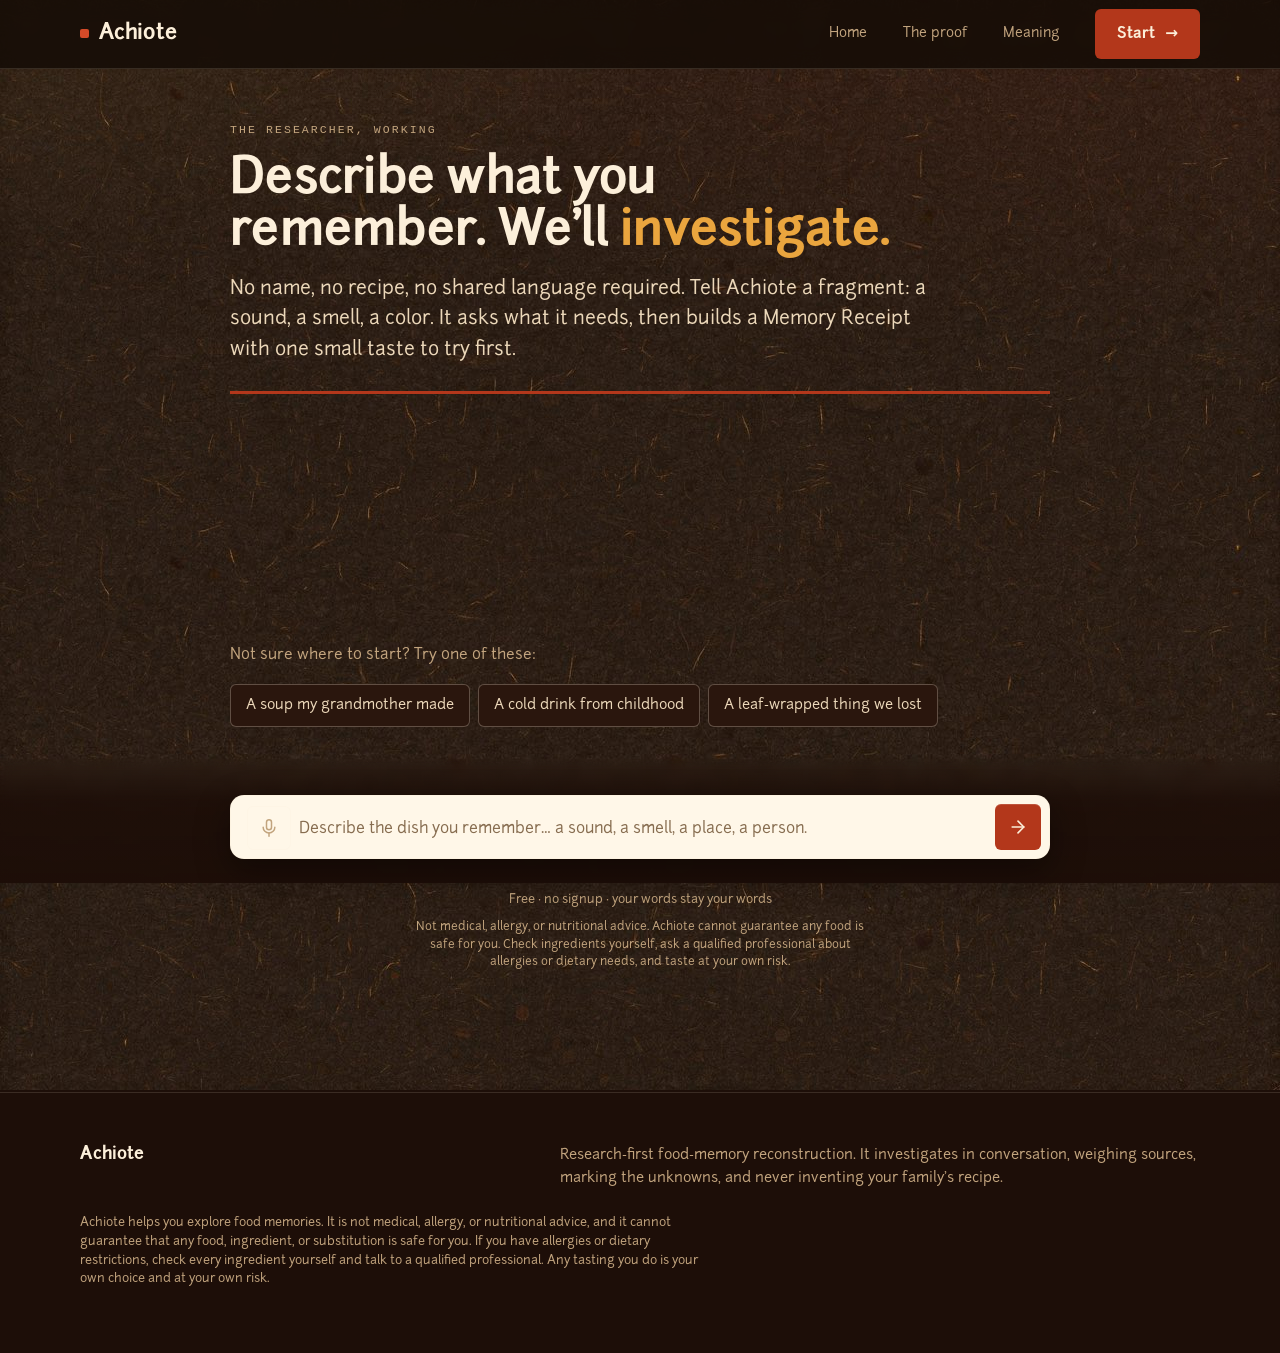
==== commit 87cd5f4b: "Polish chat typography and composer contrast" ====
--- a/app.html
+++ b/app.html
@@ -25,8 +25,8 @@
     .app-hero .lead { max-width: 60ch; margin: var(--s4) 0 0; }
 
     /* Conversation thread */
-    #thread { display: flex; flex-direction: column; gap: var(--s5); padding-bottom: var(--s6); }
-    .msg { max-width: 100%; }
+    #thread { display: flex; flex-direction: column; gap: var(--s5); padding-bottom: clamp(208px, 26vh, 288px); }
+    .msg { max-width: 100%; scroll-margin-bottom: clamp(196px, 24vh, 280px); }
     .msg.user {
       align-self: flex-end; max-width: 86%;
       background: var(--achiote); color: var(--text-0);
@@ -36,18 +36,40 @@
     }
     .msg.ai { align-self: flex-start; width: 100%; }
 
-    .ai-text { max-width: 66ch; color: var(--text-1); font-size: var(--step-0, 1.0625rem); line-height: 1.6; text-wrap: pretty; }
+    .ai-text {
+      max-width: 62ch; margin-top: var(--s4); padding: 17px 20px 18px;
+      color: #ddc6a6; font-size: clamp(0.9rem, 0.86rem + 0.12vw, 0.96rem);
+      line-height: 1.62; text-wrap: pretty;
+      background:
+        linear-gradient(145deg, rgba(252,239,218,0.085), rgba(252,239,218,0.032)),
+        rgba(32, 16, 9, 0.46);
+      border: 1px solid rgba(252,239,218,0.15);
+      border-left: 3px solid rgba(234,165,62,0.62);
+      border-radius: var(--r-md);
+      box-shadow:
+        inset 0 1px 0 rgba(252,239,218,0.08),
+        0 16px 36px rgba(0,0,0,0.22);
+      backdrop-filter: blur(12px) saturate(1.06);
+    }
     .ai-text > :first-child { margin-top: 0; }
     .ai-text > :last-child { margin-bottom: 0; }
-    .ai-text p { margin: 0 0 0.8em; }
-    .ai-text ul, .ai-text ol { margin: 0.4em 0 0.85em; padding-inline-start: 1.4em; }
-    .ai-text li { margin: 0.25em 0; line-height: 1.55; }
+    .ai-text p { margin: 0 0 0.72em; }
+    .ai-text ul, .ai-text ol { margin: 0.35em 0 0.75em; padding-inline-start: 1.2em; }
+    .ai-text li { margin: 0.2em 0; line-height: 1.52; }
     .ai-text li::marker { color: var(--gold); }
-    .ai-text strong { color: var(--text-0); }
+    .ai-text strong { color: #f4dfc0; font-weight: 700; }
     .ai-text em { font-style: italic; }
-    .ai-text h3 { font-family: var(--font-display); font-optical-sizing: auto; font-size: 1.24rem; font-weight: 700; line-height: 1.2; margin: 0.7em 0 0.3em; color: var(--text-0); }
-    .ai-text h4 { font-family: var(--font-display); font-optical-sizing: auto; font-size: 1.06rem; font-weight: 700; line-height: 1.25; margin: 0.6em 0 0.25em; color: var(--text-0); }
-    .ai-text.err { color: var(--gold); }
+    .ai-text h3 {
+      font-family: var(--font-display); font-optical-sizing: auto;
+      font-size: clamp(1.02rem, 0.98rem + 0.16vw, 1.1rem); font-weight: 700;
+      line-height: 1.25; margin: 0.55em 0 0.25em; color: #f4dfc0;
+    }
+    .ai-text h4 {
+      font-family: var(--font-display); font-optical-sizing: auto;
+      font-size: 0.96rem; font-weight: 700; line-height: 1.25;
+      margin: 0.5em 0 0.22em; color: #f4dfc0;
+    }
+    .ai-text.err { color: #f4cd82; }
 
     /* Typing indicator */
     .typing { display: inline-flex; gap: 5px; padding: 6px 2px; }
@@ -104,21 +126,27 @@
     .suggestion:hover .sug-tag { color: var(--text-0); border-color: rgba(252,239,218,0.4); }
 
     /* Persistent composer */
-    .composer { position: sticky; bottom: 0; z-index: 5; padding: var(--s3) 0 var(--s5);
-      background: transparent; }
+    .composer {
+      position: sticky; bottom: 0; z-index: 5; padding: var(--s4) 0 var(--s5);
+      background:
+        linear-gradient(180deg, rgba(29,14,8,0), rgba(29,14,8,0.9) 34%, rgba(29,14,8,0.98));
+      backdrop-filter: blur(6px);
+    }
     .composer-bar {
       display: flex; align-items: flex-end; gap: var(--s2);
-      background: #fffdf8; border: 1px solid var(--line-strong); border-radius: var(--r-lg);
+      background: #fff7e8; color: #2a1a0f;
+      border: 1px solid rgba(252,239,218,0.52); border-radius: var(--r-lg);
       padding: 8px 8px 8px 16px; box-shadow: 0 12px 34px rgba(0,0,0,0.4);
       transition: border-color var(--dur) var(--ease), box-shadow var(--dur) var(--ease);
     }
     .composer-bar:focus-within { border-color: var(--gold); box-shadow: 0 0 0 4px rgba(216,71,42,0.16), 0 12px 34px rgba(0,0,0,0.4); }
     #composer-input {
       flex: 1; border: 0; outline: none; background: transparent; resize: none;
-      font: inherit; font-size: 1.04rem; line-height: 1.5; color: var(--text-0);
+      font: inherit; font-size: 0.98rem; line-height: 1.48; color: #2a1a0f;
+      caret-color: var(--achiote-deep);
       min-height: 30px; max-height: 168px; padding: 9px 0;
     }
-    #composer-input::placeholder { color: #a8967f; }
+    #composer-input::placeholder { color: #876d50; opacity: 1; }
     .icon-btn {
       flex: 0 0 auto; width: 44px; height: 44px; display: inline-grid; place-items: center;
       border-radius: var(--r-btn); cursor: pointer; border: 1px solid var(--line-strong);
@@ -139,17 +167,16 @@
     #send-btn svg { width: 20px; height: 20px; }
 
     .voice-status { min-height: 1.1em; margin: 0 0 6px; font-size: 0.78rem; color: var(--text-2); text-align: center; }
+    .composer-copy { width: min(820px, calc(100% - 40px)); margin: 0 auto var(--s5); }
     .app-note { margin: var(--s2) 0 0; font-size: 0.78rem; color: var(--text-2); text-align: center; }
     .app-safety { max-width: 64ch; margin: var(--s2) auto 0; font-size: 0.74rem; line-height: 1.5; color: var(--text-2); text-align: center; }
     .footer-safety { margin: var(--s3) 0 0; max-width: 720px; font-size: 0.78rem; line-height: 1.5; color: var(--text-2); }
 
-    .auth-row { display: none; margin: var(--s3) auto 0; max-width: 460px; gap: var(--s2); align-items: center; flex-wrap: wrap; justify-content: center; }
-    .auth-row.show { display: flex; }
-    .auth-row .hint { flex: 1 1 100%; text-align: center; font-size: 0.82rem; color: var(--gold); }
-    .auth-row input { padding: 10px 14px; border: 1px solid var(--line-strong); border-radius: var(--r-btn); font: inherit; background: #fffdf8; min-width: 200px; }
 
     @media (max-width: 560px) {
       .msg.user { max-width: 92%; }
+      .ai-text { padding: 15px 16px 16px; font-size: 0.9rem; }
+      #thread { padding-bottom: 244px; }
       .receipt-paper { padding: var(--s5) 18px; }
     }
   </style>
@@ -201,14 +228,11 @@
             <svg viewBox="0 0 24 24" fill="none" stroke="currentColor" stroke-width="1.9" stroke-linecap="round" stroke-linejoin="round" aria-hidden="true"><line x1="5" y1="12" x2="19" y2="12"></line><polyline points="12 5 19 12 12 19"></polyline></svg>
           </button>
         </div>
-        <div class="auth-row" id="auth-row">
-          <span class="hint">This demo is gated. Enter the demo password to continue:</span>
-          <input id="demo-password" type="password" placeholder="Demo password" autocomplete="off" />
-          <button class="btn btn-ghost" id="auth-continue" type="button">Continue</button>
-        </div>
-        <p class="app-note">Free · no signup · your words stay your words</p>
-        <p class="app-safety">Not medical, allergy, or nutritional advice. Achiote cannot guarantee any food is safe for you. Check ingredients yourself, ask a qualified professional about allergies or dietary needs, and taste at your own risk.</p>
       </div>
+    </div>
+    <div class="composer-copy">
+      <p class="app-note">Free · no signup · your words stay your words</p>
+      <p class="app-safety">Not medical, allergy, or nutritional advice. Achiote cannot guarantee any food is safe for you. Check ingredients yourself, ask a qualified professional about allergies or dietary needs, and taste at your own risk.</p>
     </div>
   </main>
 
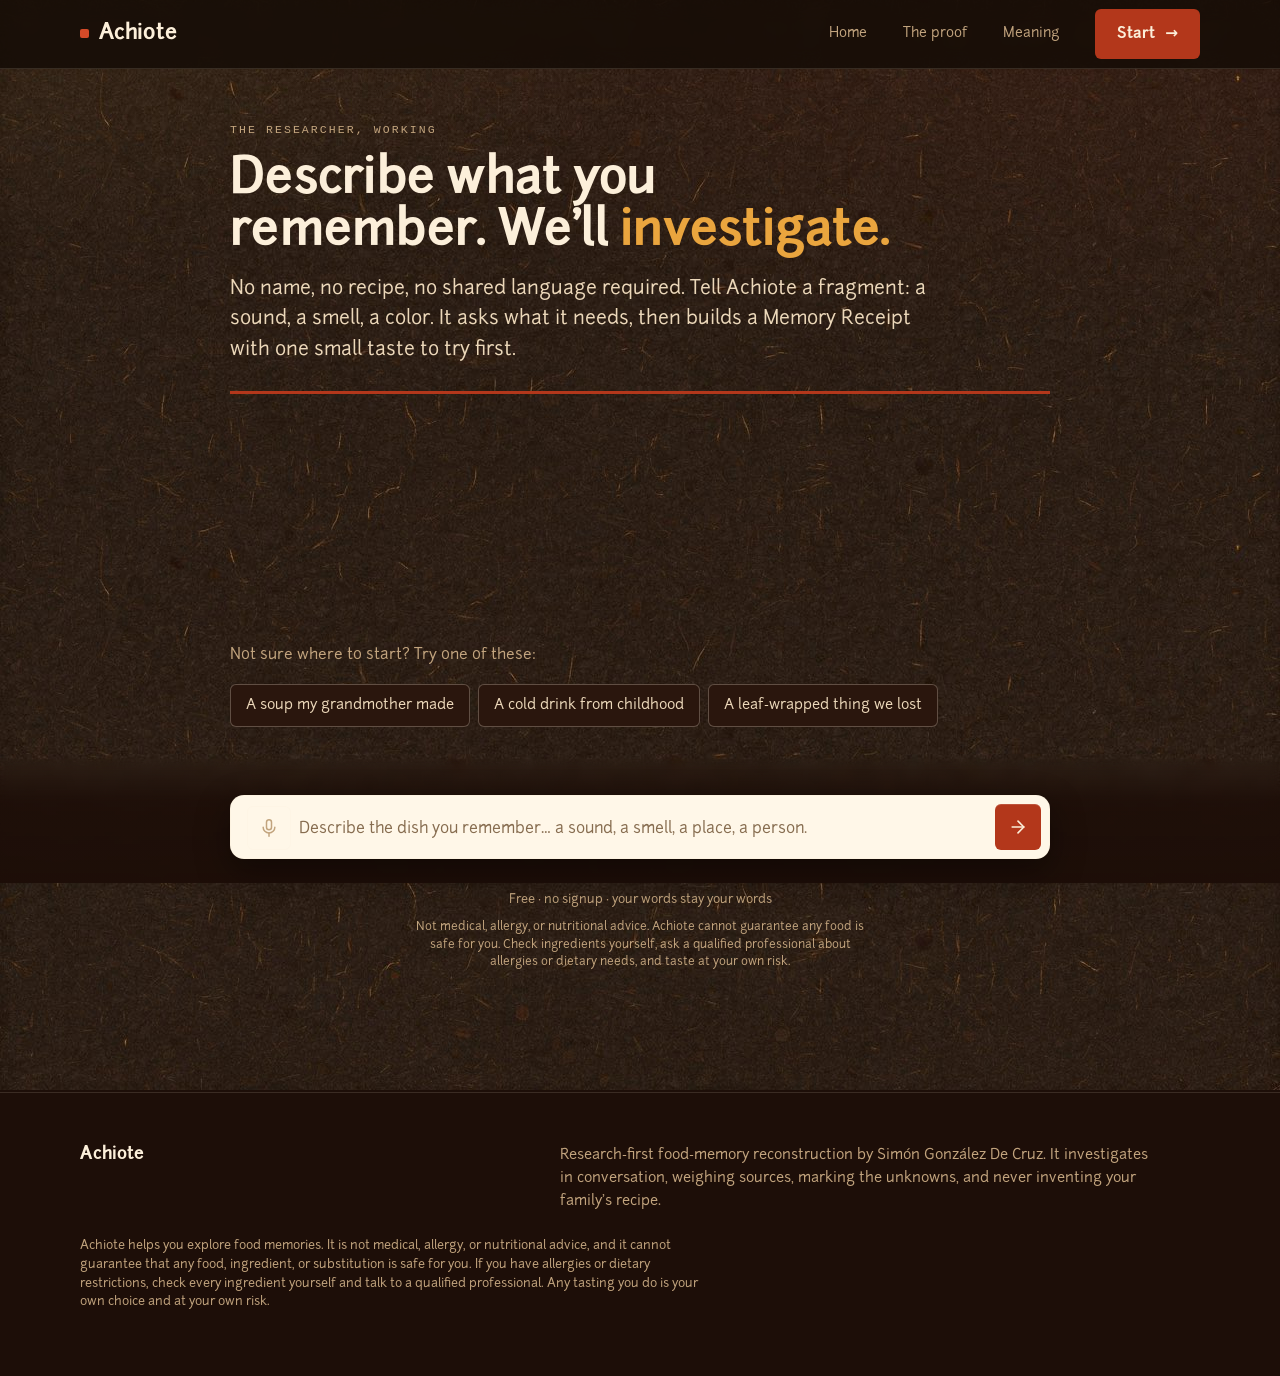
==== commit 3ee6749f: "Polish Achiote submission UI and credit" ====
--- a/app.html
+++ b/app.html
@@ -37,25 +37,59 @@
     .msg.ai { align-self: flex-start; width: 100%; }
 
     .ai-text {
-      max-width: 62ch; margin-top: var(--s4); padding: 17px 20px 18px;
-      color: #ddc6a6; font-size: clamp(0.9rem, 0.86rem + 0.12vw, 0.96rem);
-      line-height: 1.62; text-wrap: pretty;
+      max-width: 56ch; margin-top: var(--s4); padding: 14px 16px 15px;
+      color: rgba(236,216,186,0.82); font-size: 0.86rem;
+      line-height: 1.55; text-wrap: pretty;
       background:
-        linear-gradient(145deg, rgba(252,239,218,0.085), rgba(252,239,218,0.032)),
-        rgba(32, 16, 9, 0.46);
-      border: 1px solid rgba(252,239,218,0.15);
-      border-left: 3px solid rgba(234,165,62,0.62);
+        linear-gradient(145deg, rgba(252,239,218,0.075), rgba(252,239,218,0.026)),
+        rgba(22, 11, 7, 0.42);
+      border: 1px solid rgba(252,239,218,0.13);
+      border-left: 3px solid rgba(234,165,62,0.48);
       border-radius: var(--r-md);
       box-shadow:
         inset 0 1px 0 rgba(252,239,218,0.08),
-        0 16px 36px rgba(0,0,0,0.22);
-      backdrop-filter: blur(12px) saturate(1.06);
+        0 12px 28px rgba(0,0,0,0.18);
+      backdrop-filter: blur(14px) saturate(1.03);
     }
     .ai-text > :first-child { margin-top: 0; }
     .ai-text > :last-child { margin-bottom: 0; }
-    .ai-text p { margin: 0 0 0.72em; }
-    .ai-text ul, .ai-text ol { margin: 0.35em 0 0.75em; padding-inline-start: 1.2em; }
-    .ai-text li { margin: 0.2em 0; line-height: 1.52; }
+    .ai-text p { margin: 0 0 0.68em; }
+    .ai-text ul { margin: 0.35em 0 0.75em; padding-inline-start: 1.2em; }
+    .ai-text ol {
+      counter-reset: question;
+      display: grid;
+      gap: 8px;
+      margin: 0.55em 0 0.2em;
+      padding: 0;
+      list-style: none;
+    }
+    .ai-text li { margin: 0.2em 0; line-height: 1.48; }
+    .ai-text ol li {
+      counter-increment: question;
+      position: relative;
+      margin: 0;
+      padding: 10px 12px 10px 38px;
+      color: rgba(252,239,218,0.9);
+      background: rgba(252,239,218,0.055);
+      border: 1px solid rgba(252,239,218,0.11);
+      border-radius: var(--r-sm);
+    }
+    .ai-text ol li::before {
+      content: counter(question);
+      position: absolute;
+      left: 11px;
+      top: 11px;
+      width: 18px;
+      height: 18px;
+      display: grid;
+      place-items: center;
+      border-radius: var(--r-xs);
+      background: rgba(234,165,62,0.18);
+      color: var(--gold-soft);
+      font-family: var(--font-mono);
+      font-size: 0.68rem;
+      line-height: 1;
+    }
     .ai-text li::marker { color: var(--gold); }
     .ai-text strong { color: #f4dfc0; font-weight: 700; }
     .ai-text em { font-style: italic; }
@@ -80,12 +114,14 @@
     @media (prefers-reduced-motion: reduce) { .typing span { animation: none; } }
 
     /* Live progress trace */
-    .trace { margin-top: var(--s4); border-left: 2px solid var(--line-strong); padding: var(--s3) var(--s4); background: var(--bg-1); border-radius: 0 var(--r-sm) var(--r-sm) 0; }
+    .trace { margin-top: var(--s4); border-left: 2px solid var(--line-strong); padding: var(--s3) var(--s4); background: rgba(42,22,13,0.72); border-radius: 0 var(--r-sm) var(--r-sm) 0; }
     .trace-head { font-size: 0.64rem; font-weight: 700; letter-spacing: 0.14em; text-transform: uppercase; color: var(--gold); margin-bottom: 6px; }
     .trace-list { display: flex; flex-direction: column; gap: 2px; max-height: 168px; overflow: auto; font-family: var(--font-mono); font-size: 0.78rem; line-height: 1.5; }
     .trace-item { color: var(--text-2); }
     .trace-item.tool_call, .trace-item.tool_result { color: var(--text-1); }
     .trace-item.error { color: var(--gold); }
+    .msg.ai.complete .trace { opacity: 0.62; }
+    .msg.ai.complete .trace-list { max-height: 76px; }
 
     /* Memory Receipt (the signature output) */
     .receipt-paper {
@@ -175,7 +211,9 @@
 
     @media (max-width: 560px) {
       .msg.user { max-width: 92%; }
-      .ai-text { padding: 15px 16px 16px; font-size: 0.9rem; }
+      .ai-text { max-width: 100%; padding: 13px 14px 14px; font-size: 0.84rem; line-height: 1.5; }
+      .ai-text ol li { padding: 9px 10px 9px 34px; }
+      .ai-text ol li::before { left: 9px; top: 10px; }
       #thread { padding-bottom: 244px; }
       .receipt-paper { padding: var(--s5) 18px; }
     }
@@ -239,12 +277,12 @@
   <footer class="site-footer">
     <div class="container">
       <span class="footer-brand">Achiote</span>
-      <p>Research-first food-memory reconstruction. It investigates in conversation, weighing sources, marking the unknowns, and never inventing your family's recipe.</p>
+      <p>Research-first food-memory reconstruction by Simón González De Cruz. It investigates in conversation, weighing sources, marking the unknowns, and never inventing your family's recipe.</p>
       <p class="footer-safety">Achiote helps you explore food memories. It is not medical, allergy, or nutritional advice, and it cannot guarantee that any food, ingredient, or substitution is safe for you. If you have allergies or dietary restrictions, check every ingredient yourself and talk to a qualified professional. Any tasting you do is your own choice and at your own risk.</p>
     </div>
   </footer>
 
-  <script src="research-app.js" defer></script>
+  <script src="research-app.js?v=2" defer></script>
   <script src="reveal.js" defer></script>
 </body>
 </html>
